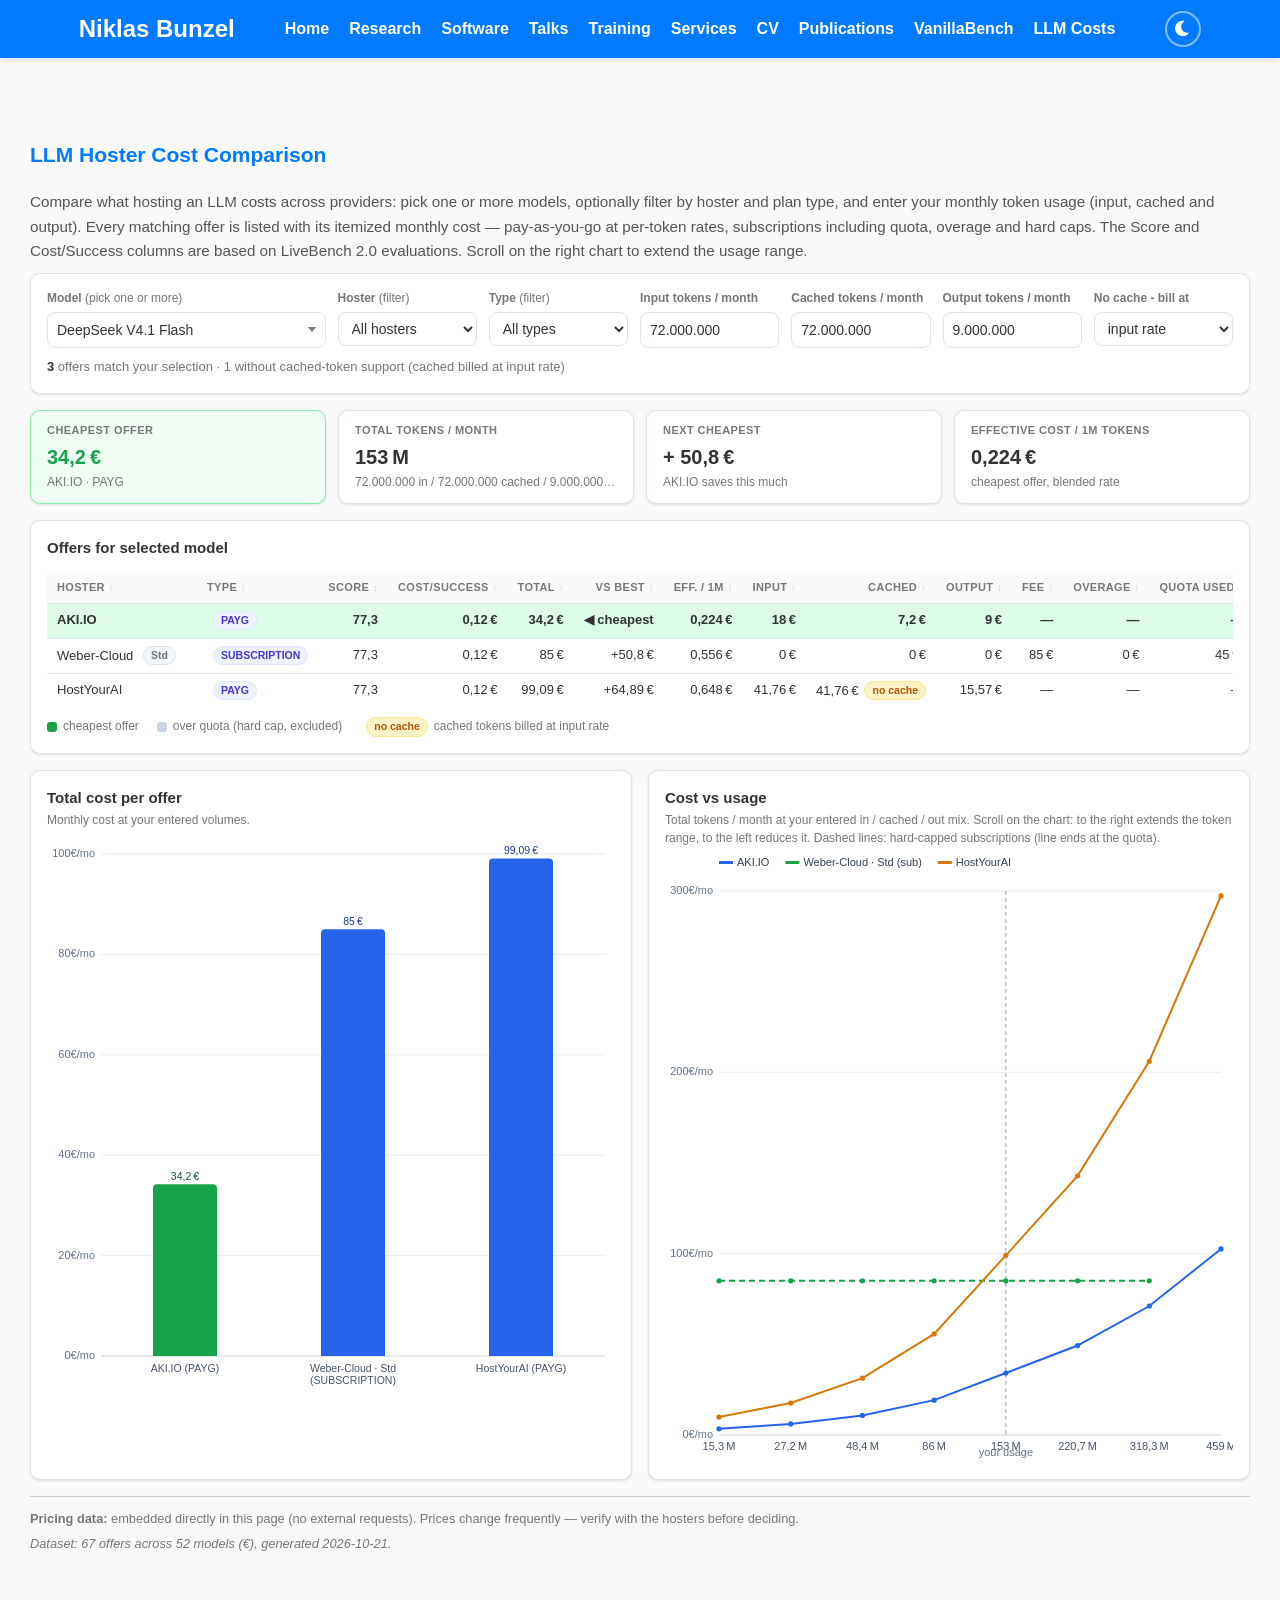
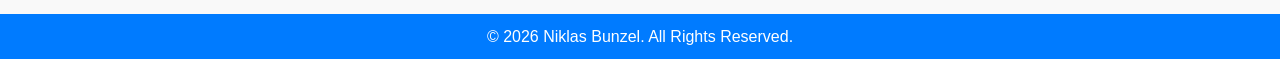
==== hosting_calculator.html @ 467bfcbb "new feature hoisting calculator, bug fix section links, update new talk" ====
<!DOCTYPE html>
<html lang="en">
<head>
    <meta charset="UTF-8">
    <meta name="viewport" content="width=device-width, initial-scale=1.0">
    <title>LLM Hoster Cost Comparison &mdash; Niklas Bunzel</title>
    <link rel="stylesheet" href="styles.css">
    <link href="https://cdnjs.cloudflare.com/ajax/libs/font-awesome/6.0.0-beta3/css/all.min.css" rel="stylesheet">
</head>
<body>

    <header>
        <div class="menu-bar">
            <h1 class="logo"><a href="index.html" style="color:inherit;text-decoration:none;">Niklas Bunzel</a></h1>
            <div class="menu-toggle" onclick="toggleMenu()">
                <span></span><span></span><span></span>
            </div>
            <nav id="main-nav">
                <ul>
                    <li><a href="index.html#home" onclick="closeMenu()">Home</a></li>
                    <li><a href="index.html#research" onclick="closeMenu()">Research</a></li>
                    <li><a href="index.html#software" onclick="closeMenu()">Software</a></li>
                    <li><a href="index.html#talks" onclick="closeMenu()">Talks</a></li>
     				<li><a href="index.html#training" onclick="closeMenu()">Training</a></li>
                    <li><a href="index.html#services" onclick="closeMenu()">Services</a></li>
                    <li><a href="index.html#cv" onclick="closeMenu()">CV</a></li>
                   <!-- <li><a href="index.html#demos" onclick="closeMenu()">Demos</a></li> -->
                    <li><a href="index.html#publications" onclick="closeMenu()">Publications</a></li>
                    <li><a href="robust-vs-vanilla.html" onclick="closeMenu()">VanillaBench</a></li>
                    <li><a href="hosting_calculator.html" onclick="closeMenu()">LLM Costs</a></li>
                </ul>
            </nav>
            <button class="dark-mode-toggle" onclick="toggleDarkMode()" aria-label="Toggle dark mode">
                <i class="fas fa-moon"></i>
            </button>
        </div>
    </header>

<main>
    <div class="hc-wrap">
        <section id="hosting" class="section">
            <h2>LLM Hoster Cost Comparison</h2>
            <p class="hc-intro">
                Compare what hosting an LLM costs across providers: pick one or more models,
                optionally filter by hoster and plan type, and enter your monthly token usage
                (input, cached and output). Every matching offer is listed with its itemized
                monthly cost &mdash; pay-as-you-go at per-token rates, subscriptions including
                quota, overage and hard caps. The Score and Cost/Success columns are based on
                LiveBench 2.0 evaluations. Scroll on the right chart to extend the usage range.
            </p>


  <!-- ============ CALCULATOR VIEW ============ -->
  <section id="view-calculator" class="view">

    <div class="panel inputs-panel">
      <div class="inputs-grid">
        <div class="field field-model">
          <label id="lbl-model">Model <span class="label-hint">(pick one or more)</span></label>
          <div class="msel" id="msel-model"></div>
        </div>
        <div class="field">
          <label for="sel-hoster">Hoster <span class="label-hint">(filter)</span></label>
          <select id="sel-hoster"></select>
        </div>
        <div class="field">
          <label for="sel-type">Type <span class="label-hint">(filter)</span></label>
          <select id="sel-type"></select>
        </div>
        <div class="field">
          <label for="in-input">Input tokens / month</label>
          <input id="in-input" type="text" inputmode="decimal" autocomplete="off" spellcheck="false">
        </div>
        <div class="field">
          <label for="in-cached">Cached tokens / month</label>
          <input id="in-cached" type="text" inputmode="decimal" autocomplete="off" spellcheck="false">
        </div>
        <div class="field">
          <label for="in-output">Output tokens / month</label>
          <input id="in-output" type="text" inputmode="decimal" autocomplete="off" spellcheck="false">
        </div>
        <div class="field">
          <label for="sel-nocache">No cache - bill at</label>
          <select id="sel-nocache">
            <option value="input">input rate</option>
            <option value="output">output rate</option>
          </select>
        </div>
      </div>
      <div id="match-info" class="match-info"></div>
    </div>

    <div id="summary-cards" class="summary-cards"></div>

    <div class="panel table-panel">
      <div class="panel-head">
        <h2 id="offers-title">Offers for selected model</h2>
      </div>
      <div class="table-scroll">
        <table class="offers-table" id="offers-table">
          <thead>
            <tr>
              <th class="col-hoster sortable" data-sort="hoster" title="Sort by hoster">Hoster</th>
              <th class="col-model sortable" data-sort="model" title="Sort by model">Model</th>
              <th class="col-type sortable" data-sort="type" title="Sort by type">Type</th>
              <th class="num sortable" data-sort="livebenchScore" title="Overall score from LiveBench 2.0 (higher is better). Only available for models that were evaluated.">Score</th>
              <th class="num sortable" data-sort="livebenchCostSuccess" title="Cost per successful task, based on LiveBench&#39;s evaluation and their reference pricing (USD, converted to EUR). The actual cost per successful task may differ for the providers listed here, and the price may change due to currency conversion.">Cost/Success</th>
              <th class="num sortable" data-sort="total" title="Sort by total cost">Total</th>
              <th class="num sortable" data-sort="vsBest" title="Sort by difference to cheapest offer">vs best</th>
              <th class="num sortable" data-sort="effPer1M" title="Sort by effective cost per 1M total tokens">Eff. / 1M</th>
              <th class="num sortable" data-sort="input" title="Sort by input cost">Input</th>
              <th class="num sortable" data-sort="cached" title="Sort by cached cost">Cached</th>
              <th class="num sortable" data-sort="output" title="Sort by output cost">Output</th>
              <th class="num sortable" data-sort="fee" title="Sort by monthly fee">Fee</th>
              <th class="num sortable" data-sort="overage" title="Sort by overage cost">Overage</th>
              <th class="num sortable" data-sort="quotaUsed" title="Sort by quota usage">Quota used</th>
              
            </tr>
          </thead>
          <tbody id="offers-tbody"></tbody>
        </table>
      </div>
      <div class="legend-row">
        <span class="legend-item"><span class="dot dot-best"></span> cheapest offer</span>
        <span class="legend-item"><span class="dot dot-muted"></span> over quota (hard cap, excluded)</span>
        <span class="legend-item" id="legend-nocache"><span class="badge badge-warn">no cache</span> cached tokens billed at input rate</span>
      </div>
    </div>

    <div class="charts-grid">
      <div class="panel chart-box">
        <h2>Total cost per offer</h2>
        <p class="chart-sub">Monthly cost at your entered volumes.</p>
        <canvas id="chart-bar" height="300"></canvas>
        <div class="chart-tip" hidden></div>
      </div>
      <div class="panel chart-box">
        <h2>Cost vs usage</h2>
        <p class="chart-sub">Total tokens / month at your entered in&nbsp;/ cached / out mix. Scroll on the chart: to the right extends the token range, to the left reduces it. Dashed lines: hard-capped subscriptions (line ends at the quota).</p>
        <canvas id="chart-line" height="320"></canvas>
        <div class="chart-tip" hidden></div>
      </div>
    </div>
  </section>

            <div class="hc-footnote">
                <strong>Pricing data:</strong> embedded directly in this page (no external
                requests). Prices change frequently &mdash; verify with the hosters before
                deciding.
                <span class="hc-gen" id="hc-meta"></span>
            </div>
        </section>
    </div>
</main>

<footer>
    <p>&copy; 2026 Niklas Bunzel. All Rights Reserved.</p>
</footer>

<div id="toast-root"></div>

<script>
/* ============================ theme + menu ============================ */
function toggleDarkMode() {
    const html = document.documentElement;
    const icon = document.querySelector('.dark-mode-toggle i');
    if (html.getAttribute('data-theme') === 'dark') {
        html.removeAttribute('data-theme');
        icon.className = 'fas fa-moon';
        localStorage.setItem('theme', 'light');
    } else {
        html.setAttribute('data-theme', 'dark');
        icon.className = 'fas fa-sun';
        localStorage.setItem('theme', 'dark');
    }
    /* re-render the calculator so the canvas charts pick up the new theme colors */
    if (window.HC && HC.ready) HC.ui.refresh();
}
(function initTheme() {
    const saved = localStorage.getItem('theme');
    if (saved === 'dark' || (!saved && window.matchMedia('(prefers-color-scheme: dark)').matches)) {
        document.documentElement.setAttribute('data-theme', 'dark');
        document.addEventListener('DOMContentLoaded', function () {
            document.querySelector('.dark-mode-toggle i').className = 'fas fa-sun';
        });
    }
})();
function toggleMenu() {
    document.getElementById('main-nav').classList.toggle('active');
    document.querySelector('.menu-toggle').classList.toggle('active');
}
function closeMenu() {
    document.getElementById('main-nav').classList.remove('active');
    document.querySelector('.menu-toggle').classList.remove('active');
}
document.addEventListener('click', function (e) {
    const nav = document.getElementById('main-nav');
    const t = document.querySelector('.menu-toggle');
    if (!nav.contains(e.target) && !t.contains(e.target)) closeMenu();
});
window.addEventListener('resize', function () { if (window.innerWidth > 900) closeMenu(); });
</script>

<script>
/* Global helpers: formatting, parsing, DOM utilities, toast. */
(function () {
  'use strict';

  var HC = (window.HC = window.HC || {});

  var format = { currency: '\u20ac', locale: 'de-DE' };

  var escMap = { '&': '&amp;', '<': '&lt;', '>': '&gt;', '"': '&quot;', "'": '&#39;' };

  function esc(value) {
    return String(value == null ? '' : value).replace(/[&<>"']/g, function (c) { return escMap[c]; });
  }

  function has(value) {
    return value !== null && value !== undefined && value !== '';
  }

  function num(value, fallback) {
    if (typeof value === 'number') return Number.isFinite(value) ? value : fallback;
    var parsed = parseFloat(value);
    return Number.isFinite(parsed) ? parsed : fallback;
  }

  function numberFormatter(digits) {
    try {
      return new Intl.NumberFormat(format.locale, {
        minimumFractionDigits: 0,
        maximumFractionDigits: digits == null ? 2 : digits
      });
    } catch (e) {
      return new Intl.NumberFormat('de-DE', { minimumFractionDigits: 0, maximumFractionDigits: digits == null ? 2 : digits });
    }
  }

  function fmtMoney(value, digits) {
    if (!has(value) || typeof value !== 'number' || !Number.isFinite(value)) return '\u2014';
    var nf = numberFormatter(digits == null ? 2 : digits);
    return nf.format(value) + '\u2009' + format.currency;
  }

  function fmtNum(value, digits) {
    if (!has(value) || typeof value !== 'number' || !Number.isFinite(value)) return '\u2014';
    return numberFormatter(digits == null ? 2 : digits).format(value);
  }

  function fmtTokens(value) {
    if (!has(value) || !Number.isFinite(value)) return '\u2014';
    var abs = Math.abs(value);
    var nf = numberFormatter(1);
    if (abs >= 1e9) return nf.format(value / 1e9) + '\u2009B';
    if (abs >= 1e6) return nf.format(value / 1e6) + '\u2009M';
    if (abs >= 1e3) return nf.format(value / 1e3) + '\u2009k';
    return String(Math.round(value));
  }

  function fmtPct(ratio) {
    if (!has(ratio) || !Number.isFinite(ratio)) return '\u2014';
    return Math.round(ratio * 100) + '\u2009%';
  }

  /* Accepts "72", "72M", "1,2B", "72.000.000", "72,000,000" ... */
  function parseTokens(text) {
    if (typeof text === 'number') return Number.isFinite(text) ? text : null;
    if (!has(text)) return null;
    var s = String(text).trim().toLowerCase().replace(/\s+/g, '');
    var m = s.match(/^([0-9.,]+)([kmb])?$/);
    if (!m) return null;
    var body = m[1];
    var mult = 1;
    if (m[2] === 'k') mult = 1e3;
    else if (m[2] === 'm') mult = 1e6;
    else if (m[2] === 'b') mult = 1e9;
    var sepCount = (body.match(/[.,]/g) || []).length;
    if (sepCount > 1) body = body.replace(/[.,]/g, '');
    else if (body.indexOf(',') >= 0) body = body.replace(',', '.');
    var value = parseFloat(body);
    if (!Number.isFinite(value)) return null;
    return Math.round(value * mult);
  }

  /* Parse a spreadsheet-style numeric cell: strips currency, handles
     thousands separators, decimal comma and percent suffixes. */
  function parseNumberToken(text) {
    if (text == null) return null;
    if (typeof text === 'number') return Number.isFinite(text) ? text : null;
    var s = String(text).trim();
    if (!s || s === '-' || s === '\u2014' || s === '\u2013' || /^(n\/?a)$/i.test(s)) return null;
    s = s.replace(/[\u20ac$\u00a3\u00a0\s]/g, '');
    var negative = false;
    if (s.charAt(0) === '(' && s.charAt(s.length - 1) === ')') { negative = true; s = s.slice(1, -1); }
    var percent = false;
    if (s.charAt(s.length - 1) === '%') { percent = true; s = s.slice(0, -1); }
    if (!/^[0-9.,]+$/.test(s)) {
      var raw = parseFloat(s.replace(',', '.'));
      return Number.isFinite(raw) ? (negative ? -raw : raw) : null;
    }
    var dots = (s.match(/\./g) || []).length;
    var commas = (s.match(/,/g) || []).length;
    if (dots > 0 && commas > 0) {
      s = s.lastIndexOf(',') > s.lastIndexOf('.') ? s.replace(/\./g, '').replace(',', '.') : s.replace(/,/g, '');
    } else if (commas > 1 || dots > 1) {
      s = s.replace(/[.,]/g, '');
    } else if (commas === 1) {
      s = s.replace(',', '.');
    }
    var value = parseFloat(s);
    if (!Number.isFinite(value)) return null;
    if (percent) value = value / 100;
    return negative ? -value : value;
  }

  function el(tag, attrs, html) {
    var node = document.createElement(tag);
    if (attrs) {
      Object.keys(attrs).forEach(function (key) {
        if (key === 'class') node.className = attrs[key];
        else if (key.indexOf('on') === 0 && typeof attrs[key] === 'function') node.addEventListener(key.slice(2), attrs[key]);
        else node.setAttribute(key, attrs[key]);
      });
    }
    if (html != null) node.innerHTML = html;
    return node;
  }

  function toast(message, kind) {
    var root = document.getElementById('toast-root');
    if (!root) return;
    var node = el('div', { class: 'toast ' + (kind === 'err' ? 'toast-err' : 'toast-ok') }, esc(message));
    root.appendChild(node);
    setTimeout(function () {
      node.style.transition = 'opacity .25s';
      node.style.opacity = '0';
      setTimeout(function () { node.remove(); }, 260);
    }, 3200);
  }

  HC.util = {
    esc: esc,
    has: has,
    num: num,
    fmtMoney: fmtMoney,
    fmtNum: fmtNum,
    fmtTokens: fmtTokens,
    fmtPct: fmtPct,
    parseTokens: parseTokens,
    parseNumberToken: parseNumberToken,
    el: el,
    toast: toast,
    setFormat: function (patch) {
      if (patch) Object.keys(patch).forEach(function (key) { format[key] = patch[key]; });
    },
    getFormat: function () { return Object.assign({}, format); }
  };
})();

</script>
<script>
/* Generated - do not edit by hand. */
window.HC_BASELINE_DATA = {
 "meta": {
  "generated": "2026-10-21T11:10:31+00:00",
  "currency": "€",
  "offerCount": 67,
  "modelCount": 52
 },
 "models": [
  "Qwen 3.8 27B",
  "Qwen 3.6 35B A3B",
  "DeepSeek V4.1 Flash",
  "Apertus 70B",
  "Gemma 4 26B A4B",
  "GLM 5.3 754B",
  "GPT-OSS 120B",
  "Mistral 4 119B",
  "DeepSeek V4 Flash",
  "DeepSeek V4 Pro",
  "DeepSeek V4 Pro 0813",
  "DeepSeek V3.2",
  "DeepSeek R1 0528",
  "Mistral Small 3.2 24B instruct",
  "Mistral Medium 3.5 128B",
  "Mistral Large 3",
  "Mistral Large 4",
  "Mistral Small 4 119B",
  "Ministral 3 8B",
  "Pixtral 12B 2409",
  "Ministral 3 3B",
  "Ministral 3 14B",
  "Voxtral Small 24b",
  "Codestral 2508",
  "Qwen 3 235B A22B instruct",
  "Qwen 3.5 397B A17B",
  "Qwen 3.5 9B",
  "Qwen 3.5 122B A10B",
  "Qwen 3 Coder 30B A3B",
  "Qwen 3.8 Flash Next",
  "Qwen 3.8 2.4T",
  "Qwen 3 30B A3B instruct",
  "GLM 5.3 Flash",
  "GLM 5.3 753B",
  "GLM 5.2",
  "GLM 5",
  "GLM 5.1",
  "GLM 5V Turbo",
  "GLM 5 Turbo",
  "Kimi K3",
  "Kimi K2.7 Code",
  "Kimi K2.6",
  "Kimi K2.5",
  "Gemma-4-26b-a4b-it",
  "Gemma 3 27b it",
  "MiniMax M3",
  "MiniMax M2.5",
  "Llama 3.3 70B instruct",
  "Llama 3.1 8B Instruct",
  "NVIDIA Nemotron 3.5 Lightning 30B A3B BF16",
  "Hermes 4 405B",
  "MiniCPM-V 4.5"
 ],
 "offers": [
  {
   "id": "base-2",
   "hoster": "AKI.IO",
   "model": "Qwen 3.8 27B",
   "plan": null,
   "type": "PAYG",
   "monthlyFee": null,
   "includedTokens": null,
   "inWeight": null,
   "cachedWeight": null,
   "outWeight": null,
   "overagePer1M": null,
   "inPer1M": 0.3,
   "cachedPer1M": 0.1,
   "outPer1M": 2.2,
   "livebenchScore": 58.1,
   "livebenchCostSuccess": 2.01
  },
  {
   "id": "base-3",
   "hoster": "AKI.IO",
   "model": "Qwen 3.6 35B A3B",
   "plan": null,
   "type": "PAYG",
   "monthlyFee": null,
   "includedTokens": null,
   "inWeight": null,
   "cachedWeight": null,
   "outWeight": null,
   "overagePer1M": null,
   "inPer1M": 0.15,
   "cachedPer1M": null,
   "outPer1M": 0.5,
   "livebenchScore": null,
   "livebenchCostSuccess": null
  },
  {
   "id": "base-4",
   "hoster": "AKI.IO",
   "model": "DeepSeek V4.1 Flash",
   "plan": null,
   "type": "PAYG",
   "monthlyFee": null,
   "includedTokens": null,
   "inWeight": null,
   "cachedWeight": null,
   "outWeight": null,
   "overagePer1M": null,
   "inPer1M": 0.25,
   "cachedPer1M": 0.1,
   "outPer1M": 1.0,
   "livebenchScore": 77.3,
   "livebenchCostSuccess": 0.12
  },
  {
   "id": "base-5",
   "hoster": "AKI.IO",
   "model": "Apertus 70B",
   "plan": null,
   "type": "PAYG",
   "monthlyFee": null,
   "includedTokens": null,
   "inWeight": null,
   "cachedWeight": null,
   "outWeight": null,
   "overagePer1M": null,
   "inPer1M": 1.25,
   "cachedPer1M": null,
   "outPer1M": 2.0,
   "livebenchScore": null,
   "livebenchCostSuccess": null
  },
  {
   "id": "base-6",
   "hoster": "AKI.IO",
   "model": "Gemma 4 26B A4B",
   "plan": null,
   "type": "PAYG",
   "monthlyFee": null,
   "includedTokens": null,
   "inWeight": null,
   "cachedWeight": null,
   "outWeight": null,
   "overagePer1M": null,
   "inPer1M": 0.1,
   "cachedPer1M": null,
   "outPer1M": 0.5,
   "livebenchScore": null,
   "livebenchCostSuccess": null
  },
  {
   "id": "base-7",
   "hoster": "AKI.IO",
   "model": "GLM 5.3 754B",
   "plan": null,
   "type": "PAYG",
   "monthlyFee": null,
   "includedTokens": null,
   "inWeight": null,
   "cachedWeight": null,
   "outWeight": null,
   "overagePer1M": null,
   "inPer1M": 1.0,
   "cachedPer1M": 0.25,
   "outPer1M": 3.5,
   "livebenchScore": null,
   "livebenchCostSuccess": null
  },
  {
   "id": "base-8",
   "hoster": "AKI.IO",
   "model": "GPT-OSS 120B",
   "plan": null,
   "type": "PAYG",
   "monthlyFee": null,
   "includedTokens": null,
   "inWeight": null,
   "cachedWeight": null,
   "outWeight": null,
   "overagePer1M": null,
   "inPer1M": 0.15,
   "cachedPer1M": null,
   "outPer1M": 0.55,
   "livebenchScore": null,
   "livebenchCostSuccess": null
  },
  {
   "id": "base-9",
   "hoster": "AKI.IO",
   "model": "Mistral 4 119B",
   "plan": null,
   "type": "PAYG",
   "monthlyFee": null,
   "includedTokens": null,
   "inWeight": null,
   "cachedWeight": null,
   "outWeight": null,
   "overagePer1M": null,
   "inPer1M": 0.2,
   "cachedPer1M": null,
   "outPer1M": 0.6,
   "livebenchScore": null,
   "livebenchCostSuccess": null
  },
  {
   "id": "base-10",
   "hoster": "Weber-Cloud",
   "model": "Qwen 3.8 27B",
   "plan": "Starter",
   "type": "SUBSCRIPTION",
   "monthlyFee": 9.0,
   "includedTokens": 5000000.0,
   "inWeight": 0.5,
   "cachedWeight": 0.15,
   "outWeight": 1.0,
   "overagePer1M": 0.0,
   "inPer1M": null,
   "cachedPer1M": null,
   "outPer1M": null,
   "livebenchScore": 58.1,
   "livebenchCostSuccess": 2.01
  },
  {
   "id": "base-11",
   "hoster": "Weber-Cloud",
   "model": "Qwen 3.8 27B",
   "plan": "SME",
   "type": "SUBSCRIPTION",
   "monthlyFee": 35.0,
   "includedTokens": 50000000.0,
   "inWeight": 0.5,
   "cachedWeight": 0.15,
   "outWeight": 1.0,
   "overagePer1M": 0.0,
   "inPer1M": null,
   "cachedPer1M": null,
   "outPer1M": null,
   "livebenchScore": 58.1,
   "livebenchCostSuccess": 2.01
  },
  {
   "id": "base-12",
   "hoster": "Weber-Cloud",
   "model": "Qwen 3.8 27B",
   "plan": "Std",
   "type": "SUBSCRIPTION",
   "monthlyFee": 85.0,
   "includedTokens": 125000000.0,
   "inWeight": 0.5,
   "cachedWeight": 0.15,
   "outWeight": 1.0,
   "overagePer1M": 0.0,
   "inPer1M": null,
   "cachedPer1M": null,
   "outPer1M": null,
   "livebenchScore": 58.1,
   "livebenchCostSuccess": 2.01
  },
  {
   "id": "base-13",
   "hoster": "Weber-Cloud",
   "model": "Qwen 3.8 27B",
   "plan": "Pro",
   "type": "SUBSCRIPTION",
   "monthlyFee": 149.0,
   "includedTokens": 300000000.0,
   "inWeight": 0.5,
   "cachedWeight": 0.15,
   "outWeight": 1.0,
   "overagePer1M": 0.0,
   "inPer1M": null,
   "cachedPer1M": null,
   "outPer1M": null,
   "livebenchScore": 58.1,
   "livebenchCostSuccess": 2.01
  },
  {
   "id": "base-14",
   "hoster": "Weber-Cloud",
   "model": "Qwen 3.8 27B",
   "plan": "Enterprise",
   "type": "SUBSCRIPTION",
   "monthlyFee": 269.0,
   "includedTokens": 600000000.0,
   "inWeight": 0.5,
   "cachedWeight": 0.15,
   "outWeight": 1.0,
   "overagePer1M": 0.0,
   "inPer1M": null,
   "cachedPer1M": null,
   "outPer1M": null,
   "livebenchScore": 58.1,
   "livebenchCostSuccess": 2.01
  },
  {
   "id": "base-15",
   "hoster": "Weber-Cloud",
   "model": "DeepSeek V4.1 Flash",
   "plan": "Starter",
   "type": "SUBSCRIPTION",
   "monthlyFee": 9.0,
   "includedTokens": 5000000.0,
   "inWeight": 0.5,
   "cachedWeight": 0.15,
   "outWeight": 1.0,
   "overagePer1M": 0.0,
   "inPer1M": null,
   "cachedPer1M": null,
   "outPer1M": null,
   "livebenchScore": 77.3,
   "livebenchCostSuccess": 0.12
  },
  {
   "id": "base-16",
   "hoster": "Weber-Cloud",
   "model": "DeepSeek V4.1 Flash",
   "plan": "SME",
   "type": "SUBSCRIPTION",
   "monthlyFee": 35.0,
   "includedTokens": 50000000.0,
   "inWeight": 0.5,
   "cachedWeight": 0.15,
   "outWeight": 1.0,
   "overagePer1M": 0.0,
   "inPer1M": null,
   "cachedPer1M": null,
   "outPer1M": null,
   "livebenchScore": 77.3,
   "livebenchCostSuccess": 0.12
  },
  {
   "id": "base-17",
   "hoster": "Weber-Cloud",
   "model": "DeepSeek V4.1 Flash",
   "plan": "Std",
   "type": "SUBSCRIPTION",
   "monthlyFee": 85.0,
   "includedTokens": 125000000.0,
   "inWeight": 0.5,
   "cachedWeight": 0.15,
   "outWeight": 1.0,
   "overagePer1M": 0.0,
   "inPer1M": null,
   "cachedPer1M": null,
   "outPer1M": null,
   "livebenchScore": 77.3,
   "livebenchCostSuccess": 0.12
  },
  {
   "id": "base-18",
   "hoster": "Weber-Cloud",
   "model": "DeepSeek V4.1 Flash",
   "plan": "Pro",
   "type": "SUBSCRIPTION",
   "monthlyFee": 149.0,
   "includedTokens": 300000000.0,
   "inWeight": 0.5,
   "cachedWeight": 0.15,
   "outWeight": 1.0,
   "overagePer1M": 0.0,
   "inPer1M": null,
   "cachedPer1M": null,
   "outPer1M": null,
   "livebenchScore": 77.3,
   "livebenchCostSuccess": 0.12
  },
  {
   "id": "base-19",
   "hoster": "Weber-Cloud",
   "model": "DeepSeek V4.1 Flash",
   "plan": "Enterprise",
   "type": "SUBSCRIPTION",
   "monthlyFee": 269.0,
   "includedTokens": 600000000.0,
   "inWeight": 0.5,
   "cachedWeight": 0.15,
   "outWeight": 1.0,
   "overagePer1M": 0.0,
   "inPer1M": null,
   "cachedPer1M": null,
   "outPer1M": null,
   "livebenchScore": 77.3,
   "livebenchCostSuccess": 0.12
  },
  {
   "id": "base-20",
   "hoster": "HostYourAI",
   "model": "DeepSeek V4 Flash",
   "plan": null,
   "type": "PAYG",
   "monthlyFee": null,
   "includedTokens": null,
   "inWeight": null,
   "cachedWeight": null,
   "outWeight": null,
   "overagePer1M": null,
   "inPer1M": 0.29,
   "cachedPer1M": null,
   "outPer1M": 0.35,
   "livebenchScore": null,
   "livebenchCostSuccess": null
  },
  {
   "id": "base-21",
   "hoster": "HostYourAI",
   "model": "DeepSeek V4.1 Flash",
   "plan": null,
   "type": "PAYG",
   "monthlyFee": null,
   "includedTokens": null,
   "inWeight": null,
   "cachedWeight": null,
   "outWeight": null,
   "overagePer1M": null,
   "inPer1M": 0.58,
   "cachedPer1M": null,
   "outPer1M": 1.73,
   "livebenchScore": 77.3,
   "livebenchCostSuccess": 0.12
  },
  {
   "id": "base-22",
   "hoster": "HostYourAI",
   "model": "DeepSeek V4 Pro",
   "plan": null,
   "type": "PAYG",
   "monthlyFee": null,
   "includedTokens": null,
   "inWeight": null,
   "cachedWeight": null,
   "outWeight": null,
   "overagePer1M": null,
   "inPer1M": 2.01,
   "cachedPer1M": null,
   "outPer1M": 4.03,
   "livebenchScore": null,
   "livebenchCostSuccess": null
  },
  {
   "id": "base-23",
   "hoster": "HostYourAI",
   "model": "DeepSeek V4 Pro 0813",
   "plan": null,
   "type": "PAYG",
   "monthlyFee": null,
   "includedTokens": null,
   "inWeight": null,
   "cachedWeight": null,
   "outWeight": null,
   "overagePer1M": null,
   "inPer1M": 2.3,
   "cachedPer1M": null,
   "outPer1M": 4.6,
   "livebenchScore": null,
   "livebenchCostSuccess": null
  },
  {
   "id": "base-24",
   "hoster": "HostYourAI",
   "model": "DeepSeek V3.2",
   "plan": null,
   "type": "PAYG",
   "monthlyFee": null,
   "includedTokens": null,
   "inWeight": null,
   "cachedWeight": null,
   "outWeight": null,
   "overagePer1M": null,
   "inPer1M": 0.35,
   "cachedPer1M": null,
   "outPer1M": 0.58,
   "livebenchScore": null,
   "livebenchCostSuccess": null
  },
  {
   "id": "base-25",
   "hoster": "HostYourAI",
   "model": "DeepSeek R1 0528",
   "plan": null,
   "type": "PAYG",
   "monthlyFee": null,
   "includedTokens": null,
   "inWeight": null,
   "cachedWeight": null,
   "outWeight": null,
   "overagePer1M": null,
   "inPer1M": 0.76,
   "cachedPer1M": null,
   "outPer1M": 2.99,
   "livebenchScore": null,
   "livebenchCostSuccess": null
  },
  {
   "id": "base-26",
   "hoster": "HostYourAI",
   "model": "Mistral Small 3.2 24B instruct",
   "plan": null,
   "type": "PAYG",
   "monthlyFee": null,
   "includedTokens": null,
   "inWeight": null,
   "cachedWeight": null,
   "outWeight": null,
   "overagePer1M": null,
   "inPer1M": 0.17,
   "cachedPer1M": null,
   "outPer1M": 0.4,
   "livebenchScore": null,
   "livebenchCostSuccess": null
  },
  {
   "id": "base-27",
   "hoster": "HostYourAI",
   "model": "Mistral Medium 3.5 128B",
   "plan": null,
   "type": "PAYG",
   "monthlyFee": null,
   "includedTokens": null,
   "inWeight": null,
   "cachedWeight": null,
   "outWeight": null,
   "overagePer1M": null,
   "inPer1M": 1.73,
   "cachedPer1M": null,
   "outPer1M": 8.63,
   "livebenchScore": null,
   "livebenchCostSuccess": null
  },
  {
   "id": "base-28",
   "hoster": "HostYourAI",
   "model": "Mistral Large 3",
   "plan": null,
   "type": "PAYG",
   "monthlyFee": null,
   "includedTokens": null,
   "inWeight": null,
   "cachedWeight": null,
   "outWeight": null,
   "overagePer1M": null,
   "inPer1M": 0.58,
   "cachedPer1M": null,
   "outPer1M": 1.73,
   "livebenchScore": null,
   "livebenchCostSuccess": null
  },
  {
   "id": "base-29",
   "hoster": "HostYourAI",
   "model": "Mistral Large 4",
   "plan": null,
   "type": "PAYG",
   "monthlyFee": null,
   "includedTokens": null,
   "inWeight": null,
   "cachedWeight": null,
   "outWeight": null,
   "overagePer1M": null,
   "inPer1M": 1.56,
   "cachedPer1M": null,
   "outPer1M": 4.81,
   "livebenchScore": null,
   "livebenchCostSuccess": null
  },
  {
   "id": "base-30",
   "hoster": "HostYourAI",
   "model": "Mistral Small 4 119B",
   "plan": null,
   "type": "PAYG",
   "monthlyFee": null,
   "includedTokens": null,
   "inWeight": null,
   "cachedWeight": null,
   "outWeight": null,
   "overagePer1M": null,
   "inPer1M": 0.23,
   "cachedPer1M": null,
   "outPer1M": 0.69,
   "livebenchScore": null,
   "livebenchCostSuccess": null
  },
  {
   "id": "base-31",
   "hoster": "HostYourAI",
   "model": "Ministral 3 8B",
   "plan": null,
   "type": "PAYG",
   "monthlyFee": null,
   "includedTokens": null,
   "inWeight": null,
   "cachedWeight": null,
   "outWeight": null,
   "overagePer1M": null,
   "inPer1M": 0.17,
   "cachedPer1M": null,
   "outPer1M": 0.17,
   "livebenchScore": null,
   "livebenchCostSuccess": null
  },
  {
   "id": "base-32",
   "hoster": "HostYourAI",
   "model": "Pixtral 12B 2409",
   "plan": null,
   "type": "PAYG",
   "monthlyFee": null,
   "includedTokens": null,
   "inWeight": null,
   "cachedWeight": null,
   "outWeight": null,
   "overagePer1M": null,
   "inPer1M": 0.23,
   "cachedPer1M": null,
   "outPer1M": 0.23,
   "livebenchScore": null,
   "livebenchCostSuccess": null
  },
  {
   "id": "base-33",
   "hoster": "HostYourAI",
   "model": "Ministral 3 3B",
   "plan": null,
   "type": "PAYG",
   "monthlyFee": null,
   "includedTokens": null,
   "inWeight": null,
   "cachedWeight": null,
   "outWeight": null,
   "overagePer1M": null,
   "inPer1M": 0.12,
   "cachedPer1M": null,
   "outPer1M": 0.12,
   "livebenchScore": null,
   "livebenchCostSuccess": null
  },
  {
   "id": "base-34",
   "hoster": "HostYourAI",
   "model": "Ministral 3 14B",
   "plan": null,
   "type": "PAYG",
   "monthlyFee": null,
   "includedTokens": null,
   "inWeight": null,
   "cachedWeight": null,
   "outWeight": null,
   "overagePer1M": null,
   "inPer1M": 0.23,
   "cachedPer1M": null,
   "outPer1M": 0.23,
   "livebenchScore": null,
   "livebenchCostSuccess": null
  },
  {
   "id": "base-35",
   "hoster": "HostYourAI",
   "model": "Voxtral Small 24b",
   "plan": null,
   "type": "PAYG",
   "monthlyFee": null,
   "includedTokens": null,
   "inWeight": null,
   "cachedWeight": null,
   "outWeight": null,
   "overagePer1M": null,
   "inPer1M": 0.1,
   "cachedPer1M": null,
   "outPer1M": 0.43,
   "livebenchScore": null,
   "livebenchCostSuccess": null
  },
  {
   "id": "base-36",
   "hoster": "HostYourAI",
   "model": "Codestral 2508",
   "plan": null,
   "type": "PAYG",
   "monthlyFee": null,
   "includedTokens": null,
   "inWeight": null,
   "cachedWeight": null,
   "outWeight": null,
   "overagePer1M": null,
   "inPer1M": 0.35,
   "cachedPer1M": null,
   "outPer1M": 1.04,
   "livebenchScore": null,
   "livebenchCostSuccess": null
  },
  {
   "id": "base-37",
   "hoster": "HostYourAI",
   "model": "Qwen 3 235B A22B instruct",
   "plan": null,
   "type": "PAYG",
   "monthlyFee": null,
   "includedTokens": null,
   "inWeight": null,
   "cachedWeight": null,
   "outWeight": null,
   "overagePer1M": null,
   "inPer1M": 0.86,
   "cachedPer1M": null,
   "outPer1M": 2.59,
   "livebenchScore": null,
   "livebenchCostSuccess": null
  },
  {
   "id": "base-38",
   "hoster": "HostYourAI",
   "model": "Qwen 3.5 397B A17B",
   "plan": null,
   "type": "PAYG",
   "monthlyFee": null,
   "includedTokens": null,
   "inWeight": null,
   "cachedWeight": null,
   "outWeight": null,
   "overagePer1M": null,
   "inPer1M": 0.69,
   "cachedPer1M": null,
   "outPer1M": 4.14,
   "livebenchScore": null,
   "livebenchCostSuccess": null
  },
  {
   "id": "base-39",
   "hoster": "HostYourAI",
   "model": "Qwen 3.8 27B",
   "plan": null,
   "type": "PAYG",
   "monthlyFee": null,
   "includedTokens": null,
   "inWeight": null,
   "cachedWeight": null,
   "outWeight": null,
   "overagePer1M": null,
   "inPer1M": 0.35,
   "cachedPer1M": null,
   "outPer1M": 2.53,
   "livebenchScore": 58.1,
   "livebenchCostSuccess": 2.01
  },
  {
   "id": "base-40",
   "hoster": "HostYourAI",
   "model": "Qwen 3.5 9B",
   "plan": null,
   "type": "PAYG",
   "monthlyFee": null,
   "includedTokens": null,
   "inWeight": null,
   "cachedWeight": null,
   "outWeight": null,
   "overagePer1M": null,
   "inPer1M": 0.17,
   "cachedPer1M": null,
   "outPer1M": 0.23,
   "livebenchScore": null,
   "livebenchCostSuccess": null
  },
  {
   "id": "base-41",
   "hoster": "HostYourAI",
   "model": "Qwen 3.5 122B A10B",
   "plan": null,
   "type": "PAYG",
   "monthlyFee": null,
   "includedTokens": null,
   "inWeight": null,
   "cachedWeight": null,
   "outWeight": null,
   "overagePer1M": null,
   "inPer1M": 0.58,
   "cachedPer1M": null,
   "outPer1M": 4.03,
   "livebenchScore": null,
   "livebenchCostSuccess": null
  },
  {
   "id": "base-42",
   "hoster": "HostYourAI",
   "model": "Qwen 3 Coder 30B A3B",
   "plan": null,
   "type": "PAYG",
   "monthlyFee": null,
   "includedTokens": null,
   "inWeight": null,
   "cachedWeight": null,
   "outWeight": null,
   "overagePer1M": null,
   "inPer1M": 0.23,
   "cachedPer1M": null,
   "outPer1M": 0.92,
   "livebenchScore": null,
   "livebenchCostSuccess": null
  },
  {
   "id": "base-43",
   "hoster": "HostYourAI",
   "model": "Qwen 3.8 Flash Next",
   "plan": null,
   "type": "PAYG",
   "monthlyFee": null,
   "includedTokens": null,
   "inWeight": null,
   "cachedWeight": null,
   "outWeight": null,
   "overagePer1M": null,
   "inPer1M": 0.23,
   "cachedPer1M": null,
   "outPer1M": 0.58,
   "livebenchScore": null,
   "livebenchCostSuccess": null
  },
  {
   "id": "base-44",
   "hoster": "HostYourAI",
   "model": "Qwen 3.6 35B A3B",
   "plan": null,
   "type": "PAYG",
   "monthlyFee": null,
   "includedTokens": null,
   "inWeight": null,
   "cachedWeight": null,
   "outWeight": null,
   "overagePer1M": null,
   "inPer1M": 0.17,
   "cachedPer1M": null,
   "outPer1M": 0.58,
   "livebenchScore": null,
   "livebenchCostSuccess": null
  },
  {
   "id": "base-45",
   "hoster": "HostYourAI",
   "model": "Qwen 3.8 2.4T",
   "plan": null,
   "type": "PAYG",
   "monthlyFee": null,
   "includedTokens": null,
   "inWeight": null,
   "cachedWeight": null,
   "outWeight": null,
   "overagePer1M": null,
   "inPer1M": 2.88,
   "cachedPer1M": null,
   "outPer1M": 6.9,
   "livebenchScore": 64.2,
   "livebenchCostSuccess": 1.39
  },
  {
   "id": "base-46",
   "hoster": "HostYourAI",
   "model": "Qwen 3 30B A3B instruct",
   "plan": null,
   "type": "PAYG",
   "monthlyFee": null,
   "includedTokens": null,
   "inWeight": null,
   "cachedWeight": null,
   "outWeight": null,
   "overagePer1M": null,
   "inPer1M": 0.12,
   "cachedPer1M": null,
   "outPer1M": 0.35,
   "livebenchScore": null,
   "livebenchCostSuccess": null
  },
  {
   "id": "base-47",
   "hoster": "HostYourAI",
   "model": "GLM 5.3 Flash",
   "plan": null,
   "type": "PAYG",
   "monthlyFee": null,
   "includedTokens": null,
   "inWeight": null,
   "cachedWeight": null,
   "outWeight": null,
   "overagePer1M": null,
   "inPer1M": 0.23,
   "cachedPer1M": null,
   "outPer1M": 0.58,
   "livebenchScore": 70.6,
   "livebenchCostSuccess": 0.13
  },
  {
   "id": "base-48",
   "hoster": "HostYourAI",
   "model": "GLM 5.3 753B",
   "plan": null,
   "type": "PAYG",
   "monthlyFee": null,
   "includedTokens": null,
   "inWeight": null,
   "cachedWeight": null,
   "outWeight": null,
   "overagePer1M": null,
   "inPer1M": 1.15,
   "cachedPer1M": null,
   "outPer1M": 4.03,
   "livebenchScore": 60.7,
   "livebenchCostSuccess": 1.84
  },
  {
   "id": "base-49",
   "hoster": "HostYourAI",
   "model": "GLM 5.2",
   "plan": null,
   "type": "PAYG",
   "monthlyFee": null,
   "includedTokens": null,
   "inWeight": null,
   "cachedWeight": null,
   "outWeight": null,
   "overagePer1M": null,
   "inPer1M": 1.73,
   "cachedPer1M": null,
   "outPer1M": 5.18,
   "livebenchScore": null,
   "livebenchCostSuccess": null
  },
  {
   "id": "base-50",
   "hoster": "HostYourAI",
   "model": "GLM 5",
   "plan": null,
   "type": "PAYG",
   "monthlyFee": null,
   "includedTokens": null,
   "inWeight": null,
   "cachedWeight": null,
   "outWeight": null,
   "overagePer1M": null,
   "inPer1M": 1.15,
   "cachedPer1M": null,
   "outPer1M": 3.68,
   "livebenchScore": null,
   "livebenchCostSuccess": null
  },
  {
   "id": "base-51",
   "hoster": "HostYourAI",
   "model": "GLM 5.1",
   "plan": null,
   "type": "PAYG",
   "monthlyFee": null,
   "includedTokens": null,
   "inWeight": null,
   "cachedWeight": null,
   "outWeight": null,
   "overagePer1M": null,
   "inPer1M": 1.48,
   "cachedPer1M": null,
   "outPer1M": 4.66,
   "livebenchScore": null,
   "livebenchCostSuccess": null
  },
  {
   "id": "base-52",
   "hoster": "HostYourAI",
   "model": "GLM 5V Turbo",
   "plan": null,
   "type": "PAYG",
   "monthlyFee": null,
   "includedTokens": null,
   "inWeight": null,
   "cachedWeight": null,
   "outWeight": null,
   "overagePer1M": null,
   "inPer1M": 1.38,
   "cachedPer1M": null,
   "outPer1M": 4.6,
   "livebenchScore": null,
   "livebenchCostSuccess": null
  },
  {
   "id": "base-53",
   "hoster": "HostYourAI",
   "model": "GLM 5 Turbo",
   "plan": null,
   "type": "PAYG",
   "monthlyFee": null,
   "includedTokens": null,
   "inWeight": null,
   "cachedWeight": null,
   "outWeight": null,
   "overagePer1M": null,
   "inPer1M": 1.38,
   "cachedPer1M": null,
   "outPer1M": 4.6,
   "livebenchScore": null,
   "livebenchCostSuccess": null
  },
  {
   "id": "base-54",
   "hoster": "HostYourAI",
   "model": "Kimi K3",
   "plan": null,
   "type": "PAYG",
   "monthlyFee": null,
   "includedTokens": null,
   "inWeight": null,
   "cachedWeight": null,
   "outWeight": null,
   "overagePer1M": null,
   "inPer1M": 3.45,
   "cachedPer1M": null,
   "outPer1M": 17.25,
   "livebenchScore": 63.4,
   "livebenchCostSuccess": 1.64
  },
  {
   "id": "base-55",
   "hoster": "HostYourAI",
   "model": "Kimi K2.7 Code",
   "plan": null,
   "type": "PAYG",
   "monthlyFee": null,
   "includedTokens": null,
   "inWeight": null,
   "cachedWeight": null,
   "outWeight": null,
   "overagePer1M": null,
   "inPer1M": 1.44,
   "cachedPer1M": null,
   "outPer1M": 5.18,
   "livebenchScore": null,
   "livebenchCostSuccess": null
  },
  {
   "id": "base-56",
   "hoster": "HostYourAI",
   "model": "Kimi K2.6",
   "plan": null,
   "type": "PAYG",
   "monthlyFee": null,
   "includedTokens": null,
   "inWeight": null,
   "cachedWeight": null,
   "outWeight": null,
   "overagePer1M": null,
   "inPer1M": 1.15,
   "cachedPer1M": null,
   "outPer1M": 4.6,
   "livebenchScore": null,
   "livebenchCostSuccess": null
  },
  {
   "id": "base-57",
   "hoster": "HostYourAI",
   "model": "Kimi K2.5",
   "plan": null,
   "type": "PAYG",
   "monthlyFee": null,
   "includedTokens": null,
   "inWeight": null,
   "cachedWeight": null,
   "outWeight": null,
   "overagePer1M": null,
   "inPer1M": 0.58,
   "cachedPer1M": null,
   "outPer1M": 3.22,
   "livebenchScore": null,
   "livebenchCostSuccess": null
  },
  {
   "id": "base-58",
   "hoster": "HostYourAI",
   "model": "Gemma-4-26b-a4b-it",
   "plan": null,
   "type": "PAYG",
   "monthlyFee": null,
   "includedTokens": null,
   "inWeight": null,
   "cachedWeight": null,
   "outWeight": null,
   "overagePer1M": null,
   "inPer1M": 0.12,
   "cachedPer1M": null,
   "outPer1M": 0.58,
   "livebenchScore": null,
   "livebenchCostSuccess": null
  },
  {
   "id": "base-59",
   "hoster": "HostYourAI",
   "model": "Gemma 3 27b it",
   "plan": null,
   "type": "PAYG",
   "monthlyFee": null,
   "includedTokens": null,
   "inWeight": null,
   "cachedWeight": null,
   "outWeight": null,
   "overagePer1M": null,
   "inPer1M": 0.1,
   "cachedPer1M": null,
   "outPer1M": 0.32,
   "livebenchScore": null,
   "livebenchCostSuccess": null
  },
  {
   "id": "base-60",
   "hoster": "HostYourAI",
   "model": "GPT-OSS 120B",
   "plan": null,
   "type": "PAYG",
   "monthlyFee": null,
   "includedTokens": null,
   "inWeight": null,
   "cachedWeight": null,
   "outWeight": null,
   "overagePer1M": null,
   "inPer1M": 0.16,
   "cachedPer1M": null,
   "outPer1M": 0.63,
   "livebenchScore": null,
   "livebenchCostSuccess": null
  },
  {
   "id": "base-61",
   "hoster": "HostYourAI",
   "model": "MiniMax M3",
   "plan": null,
   "type": "PAYG",
   "monthlyFee": null,
   "includedTokens": null,
   "inWeight": null,
   "cachedWeight": null,
   "outWeight": null,
   "overagePer1M": null,
   "inPer1M": 0.46,
   "cachedPer1M": null,
   "outPer1M": 2.3,
   "livebenchScore": 52.6,
   "livebenchCostSuccess": 1.79
  },
  {
   "id": "base-62",
   "hoster": "HostYourAI",
   "model": "MiniMax M2.5",
   "plan": null,
   "type": "PAYG",
   "monthlyFee": null,
   "includedTokens": null,
   "inWeight": null,
   "cachedWeight": null,
   "outWeight": null,
   "overagePer1M": null,
   "inPer1M": 0.35,
   "cachedPer1M": null,
   "outPer1M": 1.38,
   "livebenchScore": null,
   "livebenchCostSuccess": null
  },
  {
   "id": "base-63",
   "hoster": "HostYourAI",
   "model": "Llama 3.3 70B instruct",
   "plan": null,
   "type": "PAYG",
   "monthlyFee": null,
   "includedTokens": null,
   "inWeight": null,
   "cachedWeight": null,
   "outWeight": null,
   "overagePer1M": null,
   "inPer1M": 1.04,
   "cachedPer1M": null,
   "outPer1M": 1.04,
   "livebenchScore": null,
   "livebenchCostSuccess": null
  },
  {
   "id": "base-64",
   "hoster": "HostYourAI",
   "model": "Llama 3.1 8B Instruct",
   "plan": null,
   "type": "PAYG",
   "monthlyFee": null,
   "includedTokens": null,
   "inWeight": null,
   "cachedWeight": null,
   "outWeight": null,
   "overagePer1M": null,
   "inPer1M": 0.17,
   "cachedPer1M": null,
   "outPer1M": 0.17,
   "livebenchScore": null,
   "livebenchCostSuccess": null
  },
  {
   "id": "base-65",
   "hoster": "HostYourAI",
   "model": "NVIDIA Nemotron 3.5 Lightning 30B A3B BF16",
   "plan": null,
   "type": "PAYG",
   "monthlyFee": null,
   "includedTokens": null,
   "inWeight": null,
   "cachedWeight": null,
   "outWeight": null,
   "overagePer1M": null,
   "inPer1M": 0.07,
   "cachedPer1M": null,
   "outPer1M": 0.28,
   "livebenchScore": 28.7,
   "livebenchCostSuccess": 0.22
  },
  {
   "id": "base-66",
   "hoster": "HostYourAI",
   "model": "Apertus 70B",
   "plan": null,
   "type": "PAYG",
   "monthlyFee": null,
   "includedTokens": null,
   "inWeight": null,
   "cachedWeight": null,
   "outWeight": null,
   "overagePer1M": null,
   "inPer1M": 1.44,
   "cachedPer1M": null,
   "outPer1M": 2.3,
   "livebenchScore": null,
   "livebenchCostSuccess": null
  },
  {
   "id": "base-67",
   "hoster": "HostYourAI",
   "model": "Hermes 4 405B",
   "plan": null,
   "type": "PAYG",
   "monthlyFee": null,
   "includedTokens": null,
   "inWeight": null,
   "cachedWeight": null,
   "outWeight": null,
   "overagePer1M": null,
   "inPer1M": 1.15,
   "cachedPer1M": null,
   "outPer1M": 3.45,
   "livebenchScore": null,
   "livebenchCostSuccess": null
  },
  {
   "id": "base-68",
   "hoster": "HostYourAI",
   "model": "MiniCPM-V 4.5",
   "plan": null,
   "type": "PAYG",
   "monthlyFee": null,
   "includedTokens": null,
   "inWeight": null,
   "cachedWeight": null,
   "outWeight": null,
   "overagePer1M": null,
   "inPer1M": 0.76,
   "cachedPer1M": null,
   "outPer1M": 1.28,
   "livebenchScore": null,
   "livebenchCostSuccess": null
  }
 ]
};

</script>
<script>
/* Dataset state: baseline (from data.js) plus the persisted calculator
   view state. A localStorage dataset overlay from the removed editing UI
   is still honored, but only while the baseline it was saved against is
   the current build - a rebuild (new extraction timestamp in data.js)
   always wins over stale browser data. */
(function () {
  'use strict';

  var HC = (window.HC = window.HC || {});
  var util = HC.util;

  var KEY_DATASET = 'hc.dataset.v1';
  var KEY_CALC = 'hc.calculator.v1';

  function baseline() {
    var base = window.HC_BASELINE_DATA;
    return {
      meta: Object.assign({}, base.meta),
      models: base.models.slice(),
      offers: base.offers.map(cloneOffer)
    };
  }

  function cloneOffer(offer) {
    var copy = {};
    Object.keys(offer).forEach(function (key) { copy[key] = offer[key]; });
    return copy;
  }

  function normalizeDataset(ds) {
    if (!ds || !Array.isArray(ds.offers)) return null;
    var seen = {};
    var counter = 0;
    ds.offers = ds.offers.map(function (offer) {
      var clean = cloneOffer(offer);
      clean.hoster = util.has(clean.hoster) ? String(clean.hoster) : 'Unknown';
      clean.model = util.has(clean.model) ? String(clean.model) : 'Unknown';
      clean.plan = util.has(clean.plan) ? String(clean.plan) : null;
      clean.type = clean.type === 'SUBSCRIPTION' ? 'SUBSCRIPTION' : 'PAYG';
      ['monthlyFee', 'includedTokens', 'inWeight', 'cachedWeight', 'outWeight',
       'overagePer1M', 'inPer1M', 'cachedPer1M', 'outPer1M',
       'livebenchScore', 'livebenchCostSuccess'].forEach(function (key) {
        if (clean[key] !== null && clean[key] !== undefined && typeof clean[key] !== 'number') {
          clean[key] = util.parseNumberToken(clean[key]);
        }
      });
      if (!util.has(clean.id) || seen[clean.id]) {
        counter += 1;
        clean.id = 'gen-' + Date.now().toString(36) + '-' + counter;
      }
      seen[clean.id] = true;
      return clean;
    });
    if (!Array.isArray(ds.models)) ds.models = [];
    return ds;
  }

  function load(key, fallback) {
    try {
      var raw = window.localStorage.getItem(key);
      if (!raw) return fallback;
      return JSON.parse(raw);
    } catch (e) {
      return fallback;
    }
  }

  /* Identifies the build (extraction timestamp) a stored overlay was
     saved against; a rebuild produces a new key and invalidates it. */
  function baselineKey() {
    var meta = window.HC_BASELINE_DATA && window.HC_BASELINE_DATA.meta;
    return meta ? meta.generated : 'unknown';
  }

  function save(key, value) {
    try {
      window.localStorage.setItem(key, JSON.stringify(value));
      return true;
    } catch (e) {
      util.toast('Could not persist to localStorage: ' + e.message, 'err');
      return false;
    }
  }

  var dataset = null;

  HC.state = {
    init: function () {
      var stored = normalizeDataset(load(KEY_DATASET, null));
      var base = baseline();
      var key = baselineKey();
      /* Overlay data from an older build (or from before overlay tracking,
         e.g. a stale pre-rebuild dataset) must never shadow fresh build
         output - only data saved against the current build is kept. */
      dataset = stored && stored.offers.length && stored._baseline === key ? stored : base;
      if (!dataset.meta) dataset.meta = base.meta;
    },

    getDataset: function () { return dataset; },

    getCalcState: function () { return load(KEY_CALC, null); },

    setCalcState: function (state) { save(KEY_CALC, state); },

    /* Model names in curated order (dataset.models first, then extras). */
    orderedModels: function (offers) {
      var source = offers || dataset.offers;
      var present = {};
      var ordered = [];
      dataset.models.forEach(function (model) {
        if (present[model.toLowerCase()]) return;
        present[model.toLowerCase()] = model;
      });
      source.forEach(function (offer) {
        if (!present[offer.model.toLowerCase()]) {
          present[offer.model.toLowerCase()] = offer.model;
        }
      });
      Object.keys(present).forEach(function (key) { ordered.push(present[key]); });
      var curated = ordered.filter(function (model) {
        return dataset.models.some(function (m) { return m.toLowerCase() === model.toLowerCase(); });
      });
      var extras = ordered.filter(function (model) {
        return !dataset.models.some(function (m) { return m.toLowerCase() === model.toLowerCase(); });
      }).sort(function (a, b) { return a.toLowerCase().localeCompare(b.toLowerCase()); });
      return curated.concat(extras);
    }
  };
})();

</script>
<script>
/* Generic multi-select dropdown: a button that shows the current selection
   plus a panel with a search box and a checkbox list. Used for the Model
   filter so several models can be compared side by side.

   Semantics mirror the single-select dropdowns, where the empty value means
   "all": the selection is an explicit list of values, an empty list means
   "all" (placeholder shown, no checkbox checked). Unchecking the last
   selected value therefore returns to "all", and picking a single value
   takes one click - like the "All" option of the previous dropdown. */
(function () {
  'use strict';

  var HC = (window.HC = window.HC || {});
  var util = HC.util;

  function create(root, opts) {
    opts = opts || {};
    var placeholder = opts.placeholder || 'All';
    var values = [];    /* current option list, in display order */
    var selected = [];  /* explicit selection; empty = all */
    var open = false;
    var rows = {};      /* value -> { row, box } */

    root.classList.add('msel');

    var btn = util.el('button', { class: 'msel-btn', type: 'button', 'aria-haspopup': 'listbox' });
    var btnText = util.el('span', { class: 'msel-text' });
    btn.appendChild(btnText);
    btn.appendChild(util.el('span', { class: 'msel-caret', 'aria-hidden': 'true' }));

    var panel = util.el('div', { class: 'msel-panel' });
    panel.hidden = true;

    var search = util.el('input', {
      class: 'msel-search', type: 'text', placeholder: 'Filter\u2026',
      autocomplete: 'off', spellcheck: 'false'
    });
    var allBtn = util.el('button', { class: 'btn btn-sm msel-all', type: 'button' }, util.esc(opts.allLabel || 'All'));
    var tools = util.el('div', { class: 'msel-tools' });
    tools.appendChild(search);
    tools.appendChild(allBtn);

    var list = util.el('div', { class: 'msel-list' });
    panel.appendChild(tools);
    panel.appendChild(list);
    root.appendChild(btn);
    root.appendChild(panel);

    function isChecked(value) {
      return selected.indexOf(value) >= 0;
    }

    function summary() {
      if (opts.summary) return opts.summary(selected, values.length);
      if (!selected.length) return placeholder;
      if (selected.length === 1) return selected[0];
      return selected.length + ' selected';
    }

    function syncButton() {
      btnText.textContent = summary();
      btn.title = selected.length ? selected.join(', ') : placeholder;
      btn.setAttribute('aria-expanded', open ? 'true' : 'false');
      root.classList.toggle('open', open);
    }

    function syncChecks() {
      values.forEach(function (value) {
        if (rows[value]) rows[value].box.checked = isChecked(value);
      });
    }

    function applyFilter() {
      var query = search.value.trim().toLowerCase();
      values.forEach(function (value) {
        if (rows[value]) rows[value].row.hidden = !!query && value.toLowerCase().indexOf(query) < 0;
      });
    }

    /* Rebuilt only when the option list itself changes (hoster / type
       filters, dataset edits); plain selection toggles just sync the
       checkbox states so an open panel keeps its focus and scroll. */
    function buildList() {
      var scroll = list.scrollTop;
      list.innerHTML = '';
      rows = {};
      values.forEach(function (value) {
        var row = util.el('label', { class: 'msel-item' });
        var box = util.el('input', { type: 'checkbox' });
        box.checked = isChecked(value);
        box.addEventListener('change', function () { toggle(value, box.checked); });
        row.appendChild(box);
        row.appendChild(util.el('span', { class: 'msel-item-label' }, util.esc(value)));
        rows[value] = { row: row, box: box };
        list.appendChild(row);
      });
      applyFilter();
      list.scrollTop = scroll;
    }

    function toggle(value, checked) {
      var base = selected.slice();
      var index = base.indexOf(value);
      if (checked && index < 0) base.push(value);
      else if (!checked && index >= 0) base.splice(index, 1);
      selected = base;
      syncChecks();
      syncButton();
      if (opts.onChange) opts.onChange(selected.slice());
    }

    function setOptions(newValues, newSelected) {
      var changed = newValues.length !== values.length ||
        newValues.some(function (value, index) { return values[index] !== value; });
      values = newValues.slice();
      selected = (newSelected || []).filter(function (value) { return values.indexOf(value) >= 0; });
      if (changed) buildList();
      else syncChecks();
      syncButton();
    }

    function openPanel() {
      open = true;
      panel.hidden = false;
      syncButton();
      search.focus();
    }

    function closePanel() {
      open = false;
      panel.hidden = true;
      /* reset the filter so a reopened panel shows the full list */
      if (search.value) {
        search.value = '';
        applyFilter();
      }
      syncButton();
    }

    btn.addEventListener('click', function () { open ? closePanel() : openPanel(); });
    allBtn.addEventListener('click', function () {
      selected = [];
      syncChecks();
      syncButton();
      if (opts.onChange) opts.onChange([]);
    });
    search.addEventListener('input', applyFilter);
    search.addEventListener('keydown', function (ev) {
      if (ev.key === 'Escape') { search.value = ''; applyFilter(); ev.stopPropagation(); }
    });
    document.addEventListener('mousedown', function (ev) {
      if (open && !root.contains(ev.target)) closePanel();
    });
    document.addEventListener('keydown', function (ev) {
      if (ev.key === 'Escape' && open) closePanel();
    });

    syncButton();

    return {
      setOptions: setOptions,
      getSelected: function () { return selected.slice(); },
      close: closePanel,
      isOpen: function () { return open; }
    };
  }

  HC.multiselect = { create: create };
})();

</script>
<script>
/* Pricing engine - all cost calculations live here so they can be edited
   or extended without touching the UI.

   Offer fields (see Prices sheet of the source workbook):
     type            'PAYG' | 'SUBSCRIPTION'
     monthlyFee      subscription base fee per month
     includedTokens  subscription quota in WEIGHTED tokens per month
      inWeight        input share counted toward the quota   (default 1)
      cachedWeight    cached share counted toward the quota  (blank = no cache
                      support: cached tokens count at the in or out weight,
                      selectable via setNoCacheMode - default in)
      outWeight       output share counted toward the quota  (default 1)
      overagePer1M    price per 1M weighted tokens beyond the quota
                      (blank or 0 = hard cap: plan drops out over quota)
      inPer1M         PAYG price per 1M input tokens
      cachedPer1M     PAYG price per 1M cached tokens (blank = no cache
                      support: cached tokens billed at the in or out price,
                      selectable via setNoCacheMode - default in)
      outPer1M        PAYG price per 1M output tokens

   Cached-token support is derived from blank cached fields today; when
   providers report per-model cache support explicitly, extend
   supportsCached() and the effective-price helpers below - nothing else
   in the app needs to change. */
(function () {
  'use strict';

  var HC = (window.HC = window.HC || {});
  var util = HC.util;

  var MILLION = 1000000;
  var SCALES = [0.1, 0.25, 0.5, 0.75, 1, 1.5, 2, 3];

  /* How cached tokens are billed/counted for offers without cache support:
     'input' (default) or 'output' rate/weight. */
  var noCacheMode = 'input';
  function setNoCacheMode(mode) { noCacheMode = mode === 'output' ? 'output' : 'input'; }

  function supportsCached(offer) {
    if (offer.type === 'SUBSCRIPTION') return util.has(offer.cachedWeight);
    return util.has(offer.cachedPer1M);
  }

  function inWeight(offer) { return util.num(offer.inWeight, 1); }
  function outWeight(offer) { return util.num(offer.outWeight, 1); }
  function cachedWeight(offer) {
    if (util.has(offer.cachedWeight)) return offer.cachedWeight;
    return noCacheMode === 'output' ? outWeight(offer) : inWeight(offer);
  }
  function cachedPer1M(offer) {
    if (util.has(offer.cachedPer1M)) return offer.cachedPer1M;
    return util.num(noCacheMode === 'output' ? offer.outPer1M : offer.inPer1M, 0);
  }

  function isHardCap(offer) {
    return offer.type === 'SUBSCRIPTION' && (!util.has(offer.overagePer1M) || offer.overagePer1M <= 0);
  }

  /* PAYG: input + cached + output, cached billed at input price when the
     provider does not support cached tokens for this model. */
  function paygCost(offer, usage) {
    var input = usage.input / MILLION * util.num(offer.inPer1M, 0);
    var cached = usage.cached / MILLION * cachedPer1M(offer);
    var output = usage.output / MILLION * util.num(offer.outPer1M, 0);
    return {
      input: input,
      cached: cached,
      output: output,
      fee: 0,
      overage: 0,
      total: input + cached + output
    };
  }

  function weightedUsage(offer, usage) {
    return usage.input * inWeight(offer)
      + usage.cached * cachedWeight(offer)
      + usage.output * outWeight(offer);
  }

  /* SUBSCRIPTION: flat fee plus overage; hard caps drop out over quota. */
  function subscriptionCost(offer, usage) {
    var quota = Math.max(0, util.num(offer.includedTokens, 0));
    var fee = Math.max(0, util.num(offer.monthlyFee, 0));
    var weighted = weightedUsage(offer, usage);
    var quotaUsed = quota > 0 ? weighted / quota : null;
    var base = {
      input: 0,
      cached: 0,
      output: 0,
      fee: fee,
      weighted: weighted,
      quota: quota,
      quotaUsed: quotaUsed
    };
    if (isHardCap(offer)) {
      if (weighted > quota) {
        return Object.assign(base, { status: 'over_quota', overage: 0, total: null });
      }
      return Object.assign(base, { status: 'ok', overage: 0, total: fee });
    }
    var overTokens = Math.max(0, weighted - quota);
    var overage = overTokens / MILLION * util.num(offer.overagePer1M, 0);
    return Object.assign(base, { status: 'ok', overage: overage, total: fee + overage });
  }

  function cost(offer, usage) {
    var result = offer.type === 'SUBSCRIPTION'
      ? subscriptionCost(offer, usage)
      : paygCost(offer, usage);
    result.status = result.status || 'ok';
    result.offer = offer;
    result.cacheSupported = supportsCached(offer);
    var totalTokens = usage.input + usage.cached + usage.output;
    result.effPer1M = result.total != null && totalTokens > 0
      ? result.total / (totalTokens / MILLION)
      : null;
    return result;
  }

  function matches(offer, selection) {
    /* selection.models: list of model names to compare, empty/omitted = all
       models (selection.model is still honored for single-model callers) */
    var models = selection.models && selection.models.length
      ? selection.models
      : (selection.model ? [selection.model] : null);
    if (models && models.indexOf(offer.model) < 0) return false;
    if (selection.hoster && offer.hoster !== selection.hoster) return false;
    if (selection.type && offer.type !== selection.type) return false;
    return true;
  }

  /* Hosters with several subscription plans (e.g. tiered plans) are shown as
     one offer: the cheapest plan that still covers the entered usage
     (overage plans always qualify, hard caps only up to their quota). If no
     plan covers the usage, the largest-quota plan is kept as the over-quota
     row so the hoster stays visible. Grouped per hoster + model. */
  function collapseSubscriptionPlans(rows) {
    var kept = [];
    var groups = {};
    rows.forEach(function (row) {
      if (row.offer.type !== 'SUBSCRIPTION') { kept.push(row); return; }
      var key = row.offer.hoster + '\u0001' + row.offer.model;
      (groups[key] = groups[key] || []).push(row);
    });
    Object.keys(groups).forEach(function (key) {
      var group = groups[key];
      var ok = group.filter(function (r) { return r.status === 'ok'; })
        .sort(function (a, b) { return a.total - b.total; });
      if (ok.length) { kept.push(ok[0]); return; }
      var closest = group.slice()
        .sort(function (a, b) { return (b.quota || 0) - (a.quota || 0); })[0];
      kept.push(closest);
    });
    return kept;
  }

  function compare(offers, usage, selection) {
    var rows = offers
      .filter(function (offer) { return matches(offer, selection); })
      .map(function (offer) { return cost(offer, usage); });
    rows = collapseSubscriptionPlans(rows);

    var ok = rows.filter(function (r) { return r.status === 'ok'; });
    var best = null;
    ok.forEach(function (row) {
      if (!best || row.total < best.total) best = row;
    });
    var sorted = ok.slice().sort(function (a, b) { return a.total - b.total; });
    var over = rows.filter(function (r) { return r.status !== 'ok'; })
      .sort(function (a, b) { return (b.quotaUsed || 0) - (a.quotaUsed || 0); });

    sorted.concat(over).forEach(function (row) {
      row.isBest = best != null && row === best;
      row.vsBest = best != null && row.status === 'ok' ? row.total - best.total : null;
    });

    var nextDiff = null;
    if (sorted.length > 1) nextDiff = sorted[1].total - sorted[0].total;

    var noCacheCount = sorted.filter(function (row) { return !row.cacheSupported; }).length;

    return {
      rows: sorted.concat(over),
      matchCount: rows.length,
      best: best,
      nextDiff: nextDiff,
      noCacheCount: noCacheCount
    };
  }

  /* Cost of one offer if all entered volumes scale by factor s.
     Hard-capped subscriptions return null once the quota is exceeded
     (the line stops there, like in the workbook charts). */
  function costAtScale(offer, usage, scale) {
    if (offer.type === 'PAYG') {
      var base = paygCost(offer, usage);
      return base.total * scale;
    }
    var quota = Math.max(0, util.num(offer.includedTokens, 0));
    var fee = Math.max(0, util.num(offer.monthlyFee, 0));
    var weighted = weightedUsage(offer, usage) * scale;
    if (isHardCap(offer)) {
      return weighted <= quota ? fee : null;
    }
    var overTokens = Math.max(0, weighted - quota);
    return fee + overTokens / MILLION * util.num(offer.overagePer1M, 0);
  }

  function curve(offer, usage, scales) {
    return (scales || SCALES).map(function (scale) {
      return { x: scale, y: costAtScale(offer, usage, scale) };
    });
  }

  HC.pricing = {
    SCALES: SCALES,
    setNoCacheMode: setNoCacheMode,
    getNoCacheMode: function () { return noCacheMode; },
    supportsCached: supportsCached,
    isHardCap: isHardCap,
    inWeight: inWeight,
    cachedWeight: cachedWeight,
    outWeight: outWeight,
    cachedPer1M: cachedPer1M,
    weightedUsage: weightedUsage,
    paygCost: paygCost,
    subscriptionCost: subscriptionCost,
    cost: cost,
    costAtScale: costAtScale,
    curve: curve,
    matches: matches,
    collapseSubscriptionPlans: collapseSubscriptionPlans,
    compare: compare
  };
})();

</script>
<script>
/* Chart layer.
   Renderers are registered in a registry (HC.charts.register) so the
   implementation can be replaced later (e.g. with a Chart.js or ECharts
   renderer) without changing any calling code:
       HC.charts.create(canvas, 'bar', {unit})  -> controller
       controller.update(data)                  -> redraw (also on resize)
   Current built-ins: 'bar', 'line' (dependency-free canvas 2D).

   Bar data:  { items: [{label, value, highlight, muted}] }
   Line data: { series: [{label, color, dashed, points: [{x, y|null}]}],
                xLabels: [..], markerIndex: n }                              */
(function () {
  'use strict';

  var HC = (window.HC = window.HC || {});
  var util = HC.util;

  var registry = {};

  var COLORS = ['#2563eb', '#16a34a', '#d97706', '#7c3aed', '#0891b2', '#db2777',
    '#65a30d', '#ea580c', '#0f766e', '#9333ea', '#475569', '#b45309'];

  function nextColor(index) { return COLORS[index % COLORS.length]; }

  /* Chart colors are read from the --hc-chart-* CSS variables (hosting
     calculator block in styles.css) so the canvas charts follow the site's
     light / dark theme; the literals below are fallbacks. */
  function chartTheme() {
    var cs = getComputedStyle(document.documentElement);
    function pick(name, fallback) {
      var value = cs.getPropertyValue(name);
      value = value ? value.trim() : '';
      return value || fallback;
    }
    return {
      grid: pick('--hc-chart-grid', '#e8edf3'),
      axis: pick('--hc-chart-axis', '#cbd5e1'),
      tick: pick('--hc-chart-tick', '#64748b'),
      label: pick('--hc-chart-label', '#475569'),
      strong: pick('--hc-chart-strong', '#334155'),
      empty: pick('--hc-chart-empty', '#94a3b8'),
      bar: pick('--hc-chart-bar', '#2563eb'),
      best: pick('--hc-chart-best', '#16a34a'),
      muted: pick('--hc-chart-muted', '#cbd5e1'),
      barValue: pick('--hc-chart-bar-value', '#1e3a8a'),
      bestValue: pick('--hc-chart-best-value', '#14532d')
    };
  }

  function setupCanvas(canvas) {
    var dpr = window.devicePixelRatio || 1;
    var cssWidth = Math.max(80, canvas.clientWidth || canvas.parentElement.clientWidth || 600);
    var cssHeight = Math.max(80, canvas.clientHeight || parseInt(canvas.getAttribute('height'), 10) || 300);
    canvas.width = Math.round(cssWidth * dpr);
    canvas.height = Math.round(cssHeight * dpr);
    var ctx = canvas.getContext('2d');
    ctx.setTransform(dpr, 0, 0, dpr, 0, 0);
    ctx.clearRect(0, 0, cssWidth, cssHeight);
    return { ctx: ctx, w: cssWidth, h: cssHeight };
  }

  function niceStep(span, tickCount) {
    if (span <= 0) return 1;
    var raw = span / Math.max(1, tickCount);
    var mag = Math.pow(10, Math.floor(Math.log10(raw)));
    var norm = raw / mag;
    var step;
    if (norm <= 1) step = 1;
    else if (norm <= 2) step = 2;
    else if (norm <= 2.5) step = 2.5;
    else if (norm <= 5) step = 5;
    else step = 10;
    return step * mag;
  }

  /* Y-axis tick label for the cost charts: number + currency + unit,
     e.g. "1.000€/mo" (no unit passed -> plain number). The currency comes
     from util.getFormat() so it follows the settings. */
  function fmtTick(value, opts) {
    var text = Math.abs(value) >= 1000 ? util.fmtNum(value, 0) : util.fmtNum(value, 2);
    if (opts && opts.unit) text += util.getFormat().currency + opts.unit;
    return text;
  }

  /* Left padding for the y-axis: room for the widest tick label, so long
     currency symbols or big values cannot clip at the left edge (the old
     fixed 54px only just fit "1.000 /mo"). Call with ctx.font already set
     to the tick font. */
  function yPadLeft(ctx, ticks, step, opts) {
    var widest = 0;
    for (var i = 0; i <= ticks; i++) {
      var w = ctx.measureText(fmtTick(i * step, opts)).width;
      if (w > widest) widest = w;
    }
    return Math.max(54, Math.ceil(widest) + 10);
  }

  function drawEmpty(canvas, message) {
    var s = setupCanvas(canvas);
    s.ctx.fillStyle = chartTheme().empty;
    s.ctx.font = '13px sans-serif';
    s.ctx.textAlign = 'center';
    s.ctx.textBaseline = 'middle';
    s.ctx.fillText(message, s.w / 2, s.h / 2);
    return [];
  }

  function wrapLabel(text, maxWidth, ctx) {
    var words = String(text).split(/\s+/);
    var lines = [];
    var current = '';
    words.forEach(function (word) {
      var candidate = current ? current + ' ' + word : word;
      if (ctx.measureText(candidate).width > maxWidth && current) {
        lines.push(current);
        current = word;
      } else {
        current = candidate;
      }
    });
    if (current) lines.push(current);
    return lines.slice(0, 3);
  }

  function drawBar(canvas, data, opts) {
    var items = (data && data.items) || [];
    if (!items.length) return drawEmpty(canvas, 'No matching offers to chart.');

    var s = setupCanvas(canvas);
    var ctx = s.ctx;
    var theme = chartTheme();
    var padRight = 10, padTop = 14;
    var labelLinesMax = items.length > 10 ? 2 : 3;
    var padBottom = 16 + labelLinesMax * 12;

    var maxValue = 0;
    items.forEach(function (item) { if (item.value > maxValue) maxValue = item.value; });
    if (maxValue <= 0) maxValue = 1;
    var step = niceStep(maxValue, 5);
    var yMax = Math.ceil(maxValue / step) * step;

    var ticks = Math.round(yMax / step);
    ctx.font = '11px sans-serif';
    var padLeft = yPadLeft(ctx, ticks, step, opts);

    var plotW = s.w - padLeft - padRight;
    var plotH = s.h - padTop - padBottom;

    ctx.textAlign = 'right';
    ctx.textBaseline = 'middle';
    for (var i = 0; i <= ticks; i++) {
      var value = i * step;
      var y = padTop + plotH - (value / yMax) * plotH;
      ctx.strokeStyle = i === 0 ? theme.axis : theme.grid;
      ctx.beginPath();
      ctx.moveTo(padLeft, y);
      ctx.lineTo(s.w - padRight, y);
      ctx.stroke();
      ctx.fillStyle = theme.tick;
      ctx.fillText(fmtTick(value, opts), padLeft - 6, y);
    }

    var slot = plotW / items.length;
    var barW = Math.max(6, Math.min(64, slot * 0.62));
    var hits = [];

    ctx.textAlign = 'center';
    items.forEach(function (item, index) {
      var cx = padLeft + slot * index + slot / 2;
      var barH = (item.value / yMax) * plotH;
      var y = padTop + plotH - barH;
      ctx.fillStyle = item.muted ? theme.muted : (item.highlight ? theme.best : theme.bar);
      if (item.muted) ctx.globalAlpha = 0.6;
      ctx.beginPath();
      var r = Math.min(4, barW / 2);
      ctx.moveTo(cx - barW / 2, padTop + plotH);
      ctx.lineTo(cx - barW / 2, y + r);
      ctx.quadraticCurveTo(cx - barW / 2, y, cx - barW / 2 + r, y);
      ctx.lineTo(cx + barW / 2 - r, y);
      ctx.quadraticCurveTo(cx + barW / 2, y, cx + barW / 2, y + r);
      ctx.lineTo(cx + barW / 2, padTop + plotH);
      ctx.closePath();
      ctx.fill();
      ctx.globalAlpha = 1;

      ctx.fillStyle = theme.strong;
      ctx.font = '10.5px sans-serif';
      ctx.textBaseline = 'bottom';
      var valueText = util.fmtMoney(item.value);
      if (barH > 18) {
        ctx.fillStyle = item.muted ? theme.empty : (item.highlight ? theme.bestValue : theme.barValue);
        ctx.fillText(valueText, cx, y - 2);
      } else {
        ctx.fillText(valueText, cx, y - 2);
      }

      var lines = wrapLabel(item.label, Math.max(28, slot - 6), ctx).slice(0, labelLinesMax);
      ctx.fillStyle = theme.label;
      ctx.textBaseline = 'top';
      lines.forEach(function (line, li) {
        ctx.fillText(line, cx, padTop + plotH + 8 + li * 12);
      });

      hits.push({
        x: cx - slot / 2, y: padTop, w: slot, h: plotH,
        title: item.label,
        lines: [item.muted ? 'excluded (over quota)' : util.fmtMoney(item.value)]
      });
    });

    return hits;
  }

  function drawLine(canvas, data, opts) {
    var series = (data && data.series) || [];
    if (!series.length || !series.some(function (ser) { return ser.points.some(function (p) { return p.y != null; }); })) {
      return drawEmpty(canvas, 'No matching offers to chart.');
    }

    var s = setupCanvas(canvas);
    var ctx = s.ctx;
    var theme = chartTheme();
    var padRight = 12, padTop = 34, padBottom = 28;

    var xLabels = data.xLabels || [];
    var n = xLabels.length || series[0].points.length;
    var maxValue = 0;
    series.forEach(function (ser) {
      ser.points.forEach(function (p) { if (p.y != null && p.y > maxValue) maxValue = p.y; });
    });
    if (maxValue <= 0) maxValue = 1;
    var step = niceStep(maxValue, 5);
    var yMax = Math.ceil(maxValue / step) * step;

    var ticks = Math.round(yMax / step);
    ctx.font = '11px sans-serif';
    var padLeft = yPadLeft(ctx, ticks, step, opts);

    var plotW = s.w - padLeft - padRight;
    var plotH = s.h - padTop - padBottom;

    ctx.textBaseline = 'middle';
    ctx.textAlign = 'right';
    for (var i = 0; i <= ticks; i++) {
      var value = i * step;
      var y = padTop + plotH - (value / yMax) * plotH;
      ctx.strokeStyle = i === 0 ? theme.axis : theme.grid;
      ctx.beginPath();
      ctx.moveTo(padLeft, y);
      ctx.lineTo(s.w - padRight, y);
      ctx.stroke();
      ctx.fillStyle = theme.tick;
      ctx.fillText(fmtTick(value, opts), padLeft - 6, y);
    }

    function xAt(index) { return padLeft + (n <= 1 ? 0 : (plotW * index) / (n - 1)); }
    function yAt(value) { return padTop + plotH - (value / yMax) * plotH; }

    if (data.markerIndex != null && data.markerIndex >= 0 && data.markerIndex < n) {
      var mx = xAt(data.markerIndex);
      ctx.strokeStyle = theme.empty;
      ctx.setLineDash([4, 3]);
      ctx.beginPath();
      ctx.moveTo(mx, padTop);
      ctx.lineTo(mx, padTop + plotH);
      ctx.stroke();
      ctx.setLineDash([]);
      ctx.fillStyle = theme.tick;
      ctx.textAlign = 'center';
      ctx.textBaseline = 'top';
      ctx.fillText('your usage', mx, padTop + plotH + 12);
    }

    ctx.textAlign = 'center';
    ctx.textBaseline = 'top';
    ctx.fillStyle = theme.label;
    xLabels.forEach(function (label, index) {
      ctx.fillText(label, xAt(index), padTop + plotH + 6);
    });

    var hits = [];
    series.forEach(function (ser) {
      var color = ser.color || nextColor(series.indexOf(ser));
      ctx.strokeStyle = color;
      ctx.lineWidth = 2;
      if (ser.dashed) ctx.setLineDash([6, 4]);
      ctx.beginPath();
      var started = false;
      ser.points.forEach(function (p, index) {
        if (p.y == null) { started = false; return; }
        var x = xAt(index), y = yAt(p.y);
        if (!started) { ctx.moveTo(x, y); started = true; }
        else ctx.lineTo(x, y);
      });
      ctx.stroke();
      ctx.setLineDash([]);
      ctx.fillStyle = color;
      ser.points.forEach(function (p, index) {
        if (p.y == null) return;
        ctx.beginPath();
        ctx.arc(xAt(index), yAt(p.y), 2.6, 0, Math.PI * 2);
        ctx.fill();
      });
    });

    var legendY = 8;
    var legendFont = '11px sans-serif';
    ctx.font = legendFont;
    ctx.textBaseline = 'middle';
    ctx.textAlign = 'left';
    var lx = padLeft;
    series.forEach(function (ser) {
      var color = ser.color || nextColor(series.indexOf(ser));
      var label = String(ser.label || '');
      if (label.length > 26) label = label.slice(0, 25) + '\u2026';
      var textW = ctx.measureText(label).width;
      if (lx + textW + 26 > s.w - padRight && lx > padLeft) {
        lx = padLeft;
        legendY += 16;
        if (legendY > padTop - 6) return;
      }
      ctx.fillStyle = color;
      ctx.fillRect(lx, legendY - 4, 14, 3);
      ctx.fillStyle = theme.strong;
      ctx.fillText(label, lx + 18, legendY - 2.5);
      lx += textW + 34;
    });

    xLabels.forEach(function (label, index) {
      hits.push({
        x: xAt(index) - (plotW / n) / 2, y: padTop, w: plotW / n, h: plotH,
        title: label + ' tokens / month',
        lines: series.map(function (ser) {
          var p = ser.points[index];
          return { color: ser.color, label: ser.label, value: p && p.y != null ? util.fmtMoney(p.y) : 'excluded' };
        })
      });
    });

    return hits;
  }

  function ensureTip(canvas) {
    var parent = canvas.parentElement;
    var tip = parent.querySelector('.chart-tip');
    if (!tip) {
      tip = document.createElement('div');
      tip.className = 'chart-tip';
      tip.hidden = true;
      parent.appendChild(tip);
    }
    return tip;
  }

  function renderTip(tip, hit, canvas) {
    if (!hit) { tip.hidden = true; return; }
    var html = '<div class="tip-title">' + util.esc(hit.title) + '</div>';
    (hit.lines || []).forEach(function (line) {
      if (typeof line === 'string') {
        html += '<div class="tip-row"><span>' + util.esc(line) + '</span></div>';
      } else {
        html += '<div class="tip-row"><span>' +
          (line.color ? '<span class="tip-swatch" style="background:' + line.color + '"></span>' : '') +
          util.esc(line.label) + '</span><span>' + util.esc(line.value) + '</span></div>';
      }
    });
    tip.innerHTML = html;
    tip.hidden = false;
    var rect = canvas.getBoundingClientRect();
    var parentRect = canvas.parentElement.getBoundingClientRect();
    var left = hit.x + 12;
    var top = Math.max(4, hit.y + 8);
    if (left + tip.offsetWidth > parentRect.width - 4) left = hit.x - tip.offsetWidth - 12;
    tip.style.left = left + 'px';
    tip.style.top = top + 'px';
  }

  function create(canvas, type, opts) {
    var controller = {
      type: type,
      data: null,
      hits: [],
      update: function (data) {
        controller.data = data;
        controller.redraw();
      },
      redraw: function () {
        var draw = registry[type];
        if (!draw) throw new Error('unknown chart type: ' + type);
        controller.hits = draw(canvas, controller.data, opts) || [];
      }
    };

    var tip = ensureTip(canvas);
    var raf = null;
    if (typeof ResizeObserver !== 'undefined') {
      new ResizeObserver(function () {
        if (raf) cancelAnimationFrame(raf);
        raf = requestAnimationFrame(function () {
          if (controller.data) controller.redraw();
        });
      }).observe(canvas.parentElement);
    }

    canvas.addEventListener('mousemove', function (ev) {
      var rect = canvas.getBoundingClientRect();
      var x = ev.clientX - rect.left;
      var y = ev.clientY - rect.top;
      var found = null;
      controller.hits.forEach(function (hit) {
        if (x >= hit.x && x <= hit.x + hit.w && y >= hit.y && y <= hit.y + hit.h) found = hit;
      });
      renderTip(tip, found, canvas);
    });
    canvas.addEventListener('mouseleave', function () { renderTip(tip, null, canvas); });

    return controller;
  }

  HC.charts = {
    register: function (type, draw) { registry[type] = draw; },
    create: create,
    nextColor: nextColor,
    fmtTick: fmtTick,
    registry: function () { return Object.assign({}, registry); }
  };

  HC.charts.register('bar', drawBar);
  HC.charts.register('line', drawLine);
})();

</script>
<script>
/* Calculator view.
   The Model / Hoster / Type dropdowns are mutually dependent: every dropdown
   only offers combinations that actually exist in the dataset, selections
   that become invalid are auto-corrected, and a match counter is shown.
   (This fixes the workbook's broken spill-range data validation, which went
   stale and fell back to the full list on empty filter results.)
   The Model dropdown is a multi-select (HC.multiselect) so several models
   can be compared side by side; its selection is a list of model names in
   state.models, an empty list meaning "all models". */
(function () {
  'use strict';

  var HC = (window.HC = window.HC || {});
  var util = HC.util;

  var els = {};
  var charts = {};
  var modelSelect = null;

  var state = {
    models: [],
    hoster: '',
    type: '',
    usage: { input: 72000000, cached: 72000000, output: 9000000 },
    noCacheMode: 'input',
    sort: null
  };

  /* X range of the usage-scale chart, as multiples of the entered usage. */
  var viewScale = { min: 0.1, max: 3 };

  /* ---- table sorting ----
     Clicking a column header cycles primary dir -> opposite dir -> off
     (the default cheapest-first order). The value getter mirrors what the
     cell displays, so cells shown as "\u2014" sort as missing (always last);
     the LiveBench columns default to best-first (score high, cost low). */
  var SORT_COLUMNS = {
    hoster: { text: true, dir: 'asc', value: function (row) { return row.offer.hoster; } },
    model: { text: true, dir: 'asc', value: function (row) { return row.offer.model; } },
    type: { text: true, dir: 'asc', value: function (row) { return row.offer.type; } },
    livebenchScore: { dir: 'desc', value: function (row) { return row.offer.livebenchScore; } },
    livebenchCostSuccess: { dir: 'asc', value: function (row) { return row.offer.livebenchCostSuccess; } },
    input: { dir: 'asc', value: function (row) { return row.status === 'ok' ? row.input : null; } },
    cached: { dir: 'asc', value: function (row) { return row.status === 'ok' ? row.cached : null; } },
    output: { dir: 'asc', value: function (row) { return row.status === 'ok' ? row.output : null; } },
    fee: { dir: 'asc', value: function (row) { return row.offer.type === 'SUBSCRIPTION' ? row.fee : null; } },
    overage: { dir: 'asc', value: function (row) { return row.offer.type === 'SUBSCRIPTION' && row.status === 'ok' ? row.overage : null; } },
    quotaUsed: { dir: 'asc', value: function (row) { return row.offer.type === 'SUBSCRIPTION' ? row.quotaUsed : null; } },
    total: { dir: 'asc', value: function (row) { return row.status === 'ok' ? row.total : null; } },
    vsBest: { dir: 'asc', value: function (row) { return row.isBest ? 0 : row.vsBest; } },
    effPer1M: { dir: 'asc', value: function (row) { return row.status === 'ok' ? row.effPer1M : null; } }
  };

  function sortedRows(rows) {
    if (!state.sort) return rows;
    var column = SORT_COLUMNS[state.sort.key];
    if (!column) return rows;
    var dir = state.sort.dir === 'desc' ? -1 : 1;
    function missing(value) {
      return !util.has(value) || (typeof value === 'number' && !Number.isFinite(value));
    }
    return rows.map(function (row) { return { row: row, value: column.value(row) }; })
      .sort(function (a, b) {
        if (missing(a.value) && missing(b.value)) return 0;
        if (missing(a.value)) return 1;
        if (missing(b.value)) return -1;
        if (column.text) return a.value.localeCompare(b.value) * dir;
        return (a.value - b.value) * dir;
      })
      .map(function (pair) { return pair.row; });
  }

  function updateSortHeaders() {
    Array.prototype.forEach.call(els.table.querySelectorAll('th[data-sort]'), function (th) {
      var active = state.sort && state.sort.key === th.getAttribute('data-sort');
      th.classList.toggle('sort-asc', !!active && state.sort.dir === 'asc');
      th.classList.toggle('sort-desc', !!active && state.sort.dir === 'desc');
    });
  }

  function bindSortHeaders() {
    Array.prototype.forEach.call(els.table.querySelectorAll('th[data-sort]'), function (th) {
      th.addEventListener('click', function () {
        var key = th.getAttribute('data-sort');
        var column = SORT_COLUMNS[key];
        if (!column) return;
        if (!state.sort || state.sort.key !== key) state.sort = { key: key, dir: column.dir };
        else if (state.sort.dir === column.dir) state.sort = { key: key, dir: column.dir === 'asc' ? 'desc' : 'asc' };
        else state.sort = null;
        refresh();
      });
    });
  }

  function defaultSelection(offers, orderedModels) {
    var preferred = 'DeepSeek V4.1 Flash';
    var models = orderedModels.filter(function (m) { return m === preferred; });
    if (!models.length && orderedModels.length) models = [orderedModels[0]];
    return { models: models, hoster: '', type: '' };
  }

  /* ---- cascading dropdown option sets ---- */

  function optionSets(offers, selection) {
    var sets = {};
    sets.models = modelsFor(offers, selection);
    sets.hosters = hostersFor(offers, selection);
    sets.types = typesFor(offers, selection);
    return sets;
  }

  /* True when the model is part of the comparison; an empty selection
     means "all models". */
  function modelWanted(selection, model) {
    if (!selection.models || !selection.models.length) return true;
    return selection.models.indexOf(model) >= 0;
  }

  function modelsFor(offers, selection) {
    var wanted = {};
    offers.forEach(function (offer) {
      if (selection.hoster && offer.hoster !== selection.hoster) return;
      if (selection.type && offer.type !== selection.type) return;
      wanted[offer.model.toLowerCase()] = offer.model;
    });
    return HC.state.orderedModels(offers).filter(function (model) {
      return wanted[model.toLowerCase()] != null;
    });
  }

  function hostersFor(offers, selection) {
    var list = [];
    var seen = {};
    offers.forEach(function (offer) {
      if (!modelWanted(selection, offer.model)) return;
      if (selection.type && offer.type !== selection.type) return;
      if (!seen[offer.hoster]) { seen[offer.hoster] = true; list.push(offer.hoster); }
    });
    return list.sort(function (a, b) { return a.localeCompare(b); });
  }

  function typesFor(offers, selection) {
    var list = [];
    var seen = {};
    offers.forEach(function (offer) {
      if (!modelWanted(selection, offer.model)) return;
      if (selection.hoster && offer.hoster !== selection.hoster) return;
      if (!seen[offer.type]) { seen[offer.type] = true; list.push(offer.type); }
    });
    return ['PAYG', 'SUBSCRIPTION'].filter(function (type) { return list.indexOf(type) >= 0; });
  }

  /* Fix up the selection so every dropdown keeps a valid value; an empty
     value means "all" (models, hosters and types alike). Each option set
     is recomputed right before its check so corrections cascade within
     one pass (models -> hoster -> type). Selected models that no longer
     exist under the hoster / type filters are dropped - if all of them
     are dropped the selection falls back to "all models", exactly like
     the single-select dropdown treated a stale model name. */
  function normalizeSelection(offers, selection) {
    var current = {
      models: (selection.models || []).slice(),
      hoster: selection.hoster,
      type: selection.type
    };
    if (!offers.length) return { models: [], hoster: '', type: '' };
    for (var pass = 0; pass < 4; pass++) {
      var changed = false;
      var models = modelsFor(offers, current);
      if (current.models.length) {
        var kept = current.models.filter(function (m) { return models.indexOf(m) >= 0; });
        if (kept.length !== current.models.length) {
          current.models = kept;
          changed = true;
        }
      }
      var hosters = hostersFor(offers, current);
      if ([''].concat(hosters).indexOf(current.hoster) < 0) {
        current.hoster = '';
        changed = true;
      }
      var types = typesFor(offers, current);
      if ([''].concat(types).indexOf(current.type) < 0) {
        current.type = '';
        changed = true;
      }
      if (!changed) break;
    }
    return current;
  }

  function fillSelect(select, values, current, allLabel) {
    var html = '';
    if (allLabel != null) {
      html += '<option value="">' + util.esc(allLabel) + '</option>';
    }
    values.forEach(function (value) {
      var selected = value === current ? ' selected' : '';
      html += '<option value="' + util.esc(value) + '"' + selected + '>' + util.esc(value) + '</option>';
    });
    select.innerHTML = html;
    select.value = current == null ? '' : String(current);
  }

  /* Hoster label for cards / charts; plan and model are appended when they
     add context (a multi-plan hoster / a multi-model view) so rows of
     different plans and models stay distinguishable. */
  function offerLabel(offer) {
    var label = offer.hoster;
    if (offer.plan) label += ' \u00b7 ' + offer.plan;
    if (state.models.length !== 1) label += ' \u00b7 ' + offer.model;
    return label;
  }

  /* ---- rendering ---- */

  function renderMatchInfo(result) {
    var text = '<span class="count">' + result.matchCount + '</span> offer' +
      (result.matchCount === 1 ? ' matches' : 's match') + ' your selection';
    if (state.usage.cached > 0 && result.noCacheCount > 0) {
      text += ' &middot; <span>' + result.noCacheCount + ' without cached-token support' +
        ' (cached billed at ' + state.noCacheMode + ' rate)</span>';
    }
    els.matchInfo.innerHTML = text;
  }

  function renderSummary(result) {
    var cards = '';
    if (result.best) {
      cards += '<div class="card card-best"><div class="card-label">Cheapest offer</div>' +
        '<div class="card-value">' + util.fmtMoney(result.best.total) + '</div>' +
        '<div class="card-sub">' + util.esc(offerLabel(result.best.offer)) +
        ' &middot; ' + util.esc(result.best.offer.type) + '</div></div>';
    } else {
      cards += '<div class="card"><div class="card-label">Cheapest offer</div>' +
        '<div class="card-value">&mdash;</div><div class="card-sub">no usable offer</div></div>';
    }
    var usageSum = state.usage.input + state.usage.cached + state.usage.output;
    cards += '<div class="card"><div class="card-label">Total tokens / month</div>' +
      '<div class="card-value">' + util.esc(util.fmtTokens(usageSum)) + '</div>' +
      '<div class="card-sub">' + util.esc(util.fmtNum(state.usage.input, 0)) + ' in / ' +
      util.esc(util.fmtNum(state.usage.cached, 0)) + ' cached / ' +
      util.esc(util.fmtNum(state.usage.output, 0)) + ' out</div></div>';
    cards += '<div class="card"><div class="card-label">Next cheapest</div>' +
      '<div class="card-value">' + (result.nextDiff != null ? '+ ' + util.fmtMoney(result.nextDiff) : '&mdash;') + '</div>' +
      '<div class="card-sub">' + (result.nextDiff != null && result.best
        ? util.esc(result.best.offer.hoster) + ' saves this much'
        : 'not enough offers to compare') + '</div></div>';
    if (result.best) {
      cards += '<div class="card"><div class="card-label">Effective cost / 1M tokens</div>' +
        '<div class="card-value">' + util.fmtMoney(result.best.effPer1M, 3) + '</div>' +
        '<div class="card-sub">cheapest offer, blended rate</div></div>';
    }
    els.summary.innerHTML = cards;
  }

  function renderTable(result) {
    var rows = sortedRows(result.rows);
    if (!rows.length) {
      els.tbody.innerHTML = '<tr><td colspan="14" class="muted">No offers match - adjust the filters above.</td></tr>';
      return;
    }
    var html = '';
    rows.forEach(function (row) {
      var offer = row.offer;
      var over = row.status !== 'ok';
      var cls = over ? 'row-muted' : (row.isBest ? 'row-best' : '');
      var cachedCell = over ? '\u2014' : util.fmtMoney(row.cached);
      var cachedBadge = '';
      if (!over && !row.cacheSupported && state.usage.cached > 0) {
        cachedBadge = '<span class="badge badge-warn" title="Provider does not support cached tokens for this model - cached tokens are billed/counted like ' + state.noCacheMode + ' tokens.">no cache</span>';
      }
      html += '<tr class="' + cls + '">' +
        '<td class="col-hoster">' + util.esc(offer.hoster) +
        (offer.plan ? ' <span class="badge badge-plan" title="subscription plan">' + util.esc(offer.plan) + '</span>' : '') +
        '</td>' +
        '<td class="col-model">' + util.esc(offer.model) + '</td>' +
        '<td class="col-type"><span class="badge badge-type">' + util.esc(offer.type) + '</span></td>' +
        '<td class="num" title="Overall score from LiveBench 2.0 (higher is better). Only available for models that were evaluated.">' + util.fmtNum(offer.livebenchScore, 1) + '</td>' +
        '<td class="num" title="Cost per successful task, based on LiveBench\'s evaluation and their reference pricing (USD, converted to EUR). The actual cost per successful task may differ for the providers listed here, and the price may change due to currency conversion.">' + util.fmtMoney(offer.livebenchCostSuccess, 2) + '</td>' +
        '<td class="num cell-total">' + (over ? '<span class="cell-over">over quota</span>' : util.fmtMoney(row.total)) + '</td>' +
        '<td class="num">' + (row.isBest ? '\u25c0 cheapest' : (row.vsBest != null ? '+' + util.fmtMoney(row.vsBest) : '')) + '</td>' +
        '<td class="num">' + (over ? '\u2014' : util.fmtMoney(row.effPer1M, 3)) + '</td>' +
        '<td class="num">' + (over ? '\u2014' : util.fmtMoney(row.input)) + '</td>' +
        '<td class="num">' + cachedCell + cachedBadge + '</td>' +
        '<td class="num">' + (over ? '\u2014' : util.fmtMoney(row.output)) + '</td>' +
        '<td class="num">' + (offer.type === 'SUBSCRIPTION' ? util.fmtMoney(row.fee) : '\u2014') + '</td>' +
        '<td class="num">' + (offer.type === 'SUBSCRIPTION' && !over ? util.fmtMoney(row.overage) : '\u2014') + '</td>' +
        '<td class="num">' + (offer.type === 'SUBSCRIPTION' ? util.fmtPct(row.quotaUsed) : '\u2014') + '</td>' +
        '</tr>';
    });
    els.tbody.innerHTML = html;
  }

  function renderCharts(result) {
    var okRows = result.rows.filter(function (row) { return row.status === 'ok'; });

    charts.bar.update({
      items: okRows.map(function (row) {
        return {
          label: offerLabel(row.offer) + ' (' + row.offer.type + ')',
          value: row.total,
          highlight: row.isBest
        };
      })
    });

    var scaleRows = okRows.slice(0, 12);
    var steps = scaleSteps(viewScale.min, viewScale.max);
    var totalTokens = state.usage.input + state.usage.cached + state.usage.output;
    charts.line.update({
      xLabels: steps.scales.map(function (s) { return util.fmtTokens(s * totalTokens); }),
      markerIndex: steps.markerIndex,
      series: scaleRows.map(function (row, index) {
        return {
          label: offerLabel(row.offer) + (row.offer.type === 'SUBSCRIPTION' ? ' (sub)' : ''),
          color: HC.charts.nextColor(index),
          dashed: row.offer.type === 'SUBSCRIPTION' && HC.pricing.isHardCap(row.offer),
          points: HC.pricing.curve(row.offer, state.usage, steps.scales)
        };
      })
    });
  }

  /* Sample points for the usage-scale chart: geometric steps from min up to
     1 (the user's entered usage, always an exact point so the marker sits on
     real data) and on to max. Scrolling on the chart grows / shrinks max. */
  function scaleSteps(min, max) {
    var scales = [min];
    var lowCount = 3;
    var highCount = 3;
    for (var k = 1; k <= lowCount; k++) {
      scales.push(min * Math.pow(1 / min, k / (lowCount + 1)));
    }
    scales.push(1);
    for (var j = 1; j <= highCount; j++) {
      scales.push(Math.pow(max, j / highCount));
    }
    return { scales: scales, markerIndex: lowCount + 1 };
  }

  function renderTokenInputs() {
    ['input', 'cached', 'output'].forEach(function (key) {
      var input = els['in-' + key];
      if (document.activeElement !== input) {
        input.value = util.fmtNum(state.usage[key], 0);
      }
    });
  }

  function refresh() {
    var dataset = HC.state.getDataset();
    var offers = dataset.offers;

    HC.pricing.setNoCacheMode(state.noCacheMode);
    els.legend.innerHTML = '<span class="badge badge-warn">no cache</span> cached tokens billed at ' +
      state.noCacheMode + ' rate';

    var selection = normalizeSelection(offers, state);
    state.models = selection.models;
    state.hoster = selection.hoster;
    state.type = selection.type;

    var sets = optionSets(offers, state);
    modelSelect.setOptions(sets.models, state.models);
    fillSelect(els.hoster, sets.hosters, state.hoster, 'All hosters');
    fillSelect(els.type, sets.types, state.type, 'All types');

    var modelCount = state.models.length;
    var allModels = modelCount !== 1;
    els.table.classList.toggle('all-models', allModels);
    els.title.textContent = modelCount === 0 ? 'Offers for all models'
      : (modelCount === 1 ? 'Offers for selected model'
        : 'Offers for ' + modelCount + ' models');

    renderTokenInputs();

    var result = HC.pricing.compare(offers, state.usage, state);
    renderMatchInfo(result);
    renderSummary(result);
    renderTable(result);
    renderCharts(result);
    updateSortHeaders();

    HC.state.setCalcState({ models: state.models, hoster: state.hoster, type: state.type,
      usage: state.usage, noCacheMode: state.noCacheMode, sort: state.sort });
  }

  function applyStoredState() {
    var stored = HC.state.getCalcState();
    var offers = HC.state.getDataset().offers;
    var models = HC.state.orderedModels(offers);
    if (stored && stored.usage) {
      ['input', 'cached', 'output'].forEach(function (key) {
        var parsed = util.parseTokens(stored.usage[key]);
        if (parsed != null) state.usage[key] = parsed;
      });
      state.hoster = stored.hoster || '';
      state.type = stored.type || '';
      state.noCacheMode = stored.noCacheMode === 'output' ? 'output' : 'input';
      state.sort = stored.sort && SORT_COLUMNS[stored.sort.key]
        ? { key: stored.sort.key, dir: stored.sort.dir === 'desc' ? 'desc' : 'asc' }
        : null;
      /* stored.models is the multi-model selection ([] = all models); older
         saves have a single model string. Unknown names are dropped rather
         than silently replaced; an empty result means "All models". */
      var wanted = [];
      var seen = {};
      var raw = Array.isArray(stored.models)
        ? stored.models
        : (stored.model != null ? [stored.model] : []);
      raw.forEach(function (model) {
        if (model == null || seen[model] || models.indexOf(model) < 0) return;
        seen[model] = true;
        wanted.push(model);
      });
      state.models = wanted;
    } else {
      state.models = defaultSelection(offers, models).models;
    }
  }

  function bindTokenInput(key) {
    var input = els['in-' + key];
    input.addEventListener('change', function () {
      var parsed = util.parseTokens(input.value);
      if (parsed == null) {
        util.toast('Could not read "' + input.value + '" as a token count.', 'err');
        input.value = util.fmtNum(state.usage[key], 0);
        return;
      }
      state.usage[key] = Math.max(0, parsed);
      input.value = util.fmtNum(state.usage[key], 0);
      refresh();
    });
    input.addEventListener('blur', function () {
      input.value = util.fmtNum(state.usage[key], 0);
    });
  }

  function init() {
    els.model = document.getElementById('msel-model');
    els.hoster = document.getElementById('sel-hoster');
    els.type = document.getElementById('sel-type');
    els.table = document.getElementById('offers-table');
    els.title = document.getElementById('offers-title');
    els.matchInfo = document.getElementById('match-info');
    els.summary = document.getElementById('summary-cards');
    els.tbody = document.getElementById('offers-tbody');
    els['in-input'] = document.getElementById('in-input');
    els['in-cached'] = document.getElementById('in-cached');
    els['in-output'] = document.getElementById('in-output');
    els.nocache = document.getElementById('sel-nocache');
    els.legend = document.getElementById('legend-nocache');

    charts.bar = HC.charts.create(document.getElementById('chart-bar'), 'bar', { unit: '/mo' });
    charts.line = HC.charts.create(document.getElementById('chart-line'), 'line', { unit: '/mo' });

    var lineCanvas = document.getElementById('chart-line');
    lineCanvas.style.cursor = 'ew-resize';
    lineCanvas.addEventListener('wheel', function (ev) {
      ev.preventDefault();
      /* horizontal trackpad scroll drives the range; a plain mouse wheel
         (vertical) works the same way */
      var delta = Math.abs(ev.deltaX) > Math.abs(ev.deltaY) ? ev.deltaX : ev.deltaY;
      if (!delta) return;
      if (ev.deltaMode === 1) delta *= 33;
      else if (ev.deltaMode === 2) delta *= 300;
      var ticks = Math.max(-3, Math.min(3, delta / 100));
      viewScale.max = Math.min(2000, Math.max(1.2, viewScale.max * Math.pow(1.3, ticks)));
      refresh();
    }, { passive: false });

    applyStoredState();

    modelSelect = HC.multiselect.create(els.model, {
      placeholder: 'All models',
      allLabel: 'All models',
      summary: function (selected, total) {
        if (!selected.length || selected.length === total) return 'All models';
        if (selected.length === 1) return selected[0];
        return selected.length + ' of ' + total + ' models';
      },
      onChange: function (selected) { state.models = selected; refresh(); }
    });

    els.hoster.addEventListener('change', function () { state.hoster = els.hoster.value; refresh(); });
    els.type.addEventListener('change', function () { state.type = els.type.value; refresh(); });
    els.nocache.value = state.noCacheMode;
    els.nocache.addEventListener('change', function () {
      state.noCacheMode = els.nocache.value === 'output' ? 'output' : 'input';
      refresh();
    });

    bindTokenInput('input');
    bindTokenInput('cached');
    bindTokenInput('output');

    bindSortHeaders();

    refresh();
  }

  HC.ui = {
    init: init,
    refresh: refresh,
    getState: function () { return state; }
  };
})();

</script>
<script>
/* App bootstrap: dataset state first, then the calculator UI. */
(function () {
  'use strict';

  var HC = (window.HC = window.HC || {});

  function init() {
    HC.state.init();
    HC.ui.init();
    HC.ready = true; /* the theme toggle may now re-render the charts */
  }

  if (document.readyState === 'loading') {
    document.addEventListener('DOMContentLoaded', init);
  } else {
    init();
  }
})();

</script>
<script>
/* Fill the dataset footnote from the embedded baseline data. */
(function () {
  'use strict';
  var node = document.getElementById('hc-meta');
  var meta = window.HC_BASELINE_DATA && window.HC_BASELINE_DATA.meta;
  if (!node || !meta) return;
  var generated = meta.generated ? String(meta.generated).slice(0, 10) : 'unknown';
  node.textContent = 'Dataset: ' + meta.offerCount + ' offers across ' + meta.modelCount +
    ' models' + (meta.currency ? ' (' + meta.currency + ')' : '') +
    ', generated ' + generated + '.';
})();
</script>
</body>
</html>
---- styles.css ----
/* General Styles */
* {
    margin: 0;
    padding: 0;
    box-sizing: border-box;
}

:root {
    --bg-primary: #f9f9f9;
    --bg-section: #ffffff;
    --text-primary: #333;
    --text-secondary: #555;
    --text-muted: #777;
    --accent: #007BFF;
    --accent-dark: #0056b3;
    --nav-bg: #007BFF;
    --nav-dropdown-bg: #0056b3;
    --shadow: rgba(0, 0, 0, 0.1);
    --card-bg: #f8f9fa;
    --card-border: #ccc;
}

[data-theme="dark"] {
    --bg-primary: #121212;
    --bg-section: #1e1e1e;
    --text-primary: #e0e0e0;
    --text-secondary: #b0b0b0;
    --text-muted: #888;
    --accent: #4da6ff;
    --accent-dark: #80bfff;
    --nav-bg: #1a1a2e;
    --nav-dropdown-bg: #16213e;
    --shadow: rgba(0, 0, 0, 0.4);
    --card-bg: #2a2a2a;
    --card-border: #444;
}

html {
    scroll-behavior: smooth;
}

body {
    font-family: Arial, sans-serif;
    line-height: 1.6;
    color: var(--text-primary);
    background-color: var(--bg-primary);
    padding-top: 80px;
}

a {
    text-decoration: none;
    color: var(--accent);
}

a:hover {
    text-decoration: underline;
}

/* Menu Bar */
.menu-bar {
    display: flex;
    justify-content: center;
    align-items: center;
    gap: 50px;
    padding: 10px 20px;
    background-color: var(--nav-bg);
    color: white;
    position: fixed;
    top: 0;
    left: 0;
    right: 0;
    z-index: 1000;
    box-shadow: 0 2px 5px var(--shadow);
    transform: translateY(0);
    transition: transform 0.3s ease-in-out, background-color 0.3s ease;
}

.menu-bar .logo {
    font-size: 1.5rem;
    font-weight: bold;
    white-space: nowrap;
}

.menu-bar nav ul {
    list-style: none;
    display: flex;
    gap: 20px;
}

.menu-bar nav ul li {
    margin: 0;
}

.menu-bar nav ul li a {
    color: white;
    font-weight: bold;
    white-space: nowrap;
}

/* Mobile Menu Toggle */
.menu-toggle {
    display: none;
    flex-direction: column;
    cursor: pointer;
    padding: 5px;
    gap: 4px;
}

.menu-toggle span {
    width: 25px;
    height: 3px;
    background-color: white;
    border-radius: 2px;
    transition: all 0.3s ease;
}

.menu-toggle.active span:nth-child(1) {
    transform: rotate(45deg) translate(5px, 5px);
}

.menu-toggle.active span:nth-child(2) {
    opacity: 0;
}

.menu-toggle.active span:nth-child(3) {
    transform: rotate(-45deg) translate(5px, -5px);
}

/* Sections */
.section {
    padding: 40px 20px;
    text-align: center;
    background-color: var(--bg-section);
    margin: 20px auto;
    max-width: 800px;
    border-radius: 8px;
    box-shadow: 0 2px 5px var(--shadow);
}

.section h2 {
    margin-bottom: 20px;
    color: var(--accent);
}

/* Responsive Menu */
@media (max-width: 900px) {
    .menu-bar {
        justify-content: space-between;
        padding: 10px 15px;
    }
    
    .menu-toggle {
        display: flex;
    }
    
    .menu-bar nav {
        position: absolute;
        top: 100%;
        left: 0;
        right: 0;
        background-color: var(--nav-dropdown-bg);
        max-height: 0;
        overflow: hidden;
        transition: max-height 0.3s ease-in-out;
    }
    
    .menu-bar nav.active {
        max-height: 600px;
    }
    
    .menu-bar nav ul {
        flex-direction: column;
        gap: 0;
        padding: 10px 0;
        text-align: center;
    }
    
    .menu-bar nav ul li a {
        display: block;
        padding: 12px 20px;
    }
    
    .menu-bar nav ul li a:hover {
        background-color: rgba(255, 255, 255, 0.1);
    }
}

@media (max-width: 768px) {
    body {
        padding-top: 70px;
    }
    
    .section {
        padding: 25px 15px;
        margin: 15px auto;
    }
    
    .menu-bar .logo {
        font-size: 1.2rem;
    }
}

/* Footer */
footer {
    text-align: center;
    padding: 10px 0;
    background-color: var(--nav-bg);
    color: white;
    margin-top: 20px;
}


/* Social Links */
.social-links {
    display: flex;
    justify-content: center;
    gap: 20px;
    margin: 20px 0;
}

.social-links a {
    color: var(--accent);
    font-size: 1.5rem;
    transition: color 0.3s ease;
}

.social-links a:hover {
    color: var(--accent-dark);
}

.social-links i {
    vertical-align: middle;
}

/* Talks section */
.centered-list {
    list-style-type: disc;
    padding: 0;
    margin: 0 auto;
    max-width: 600px;
}

.centered-list li {
    margin-bottom: 10px;
    text-align: left;
    padding-left: 1.5em;
    text-indent: -1.5em;
}

/* Home Section Layout */
#home {
    background-color: var(--bg-section);
    padding: 40px 20px;
    border-radius: 8px;
    box-shadow: 0 2px 5px var(--shadow);
}

.home-container {
    display: flex;
    flex-wrap: wrap;
    justify-content: space-between;
    align-items: center;
    gap: 30px;
}

/* Left Content */
.left-content {
    flex: 1 1 50%;
    min-width: 280px;
    max-width: 500px;
    text-align: left;
}

.left-content h2 {
    font-size: 1.8rem;
    margin-bottom: 15px;
    color: var(--accent);
}

.left-content p {
    font-size: 1rem;
    line-height: 1.7;
}

/* Right Content */
.right-content {
    display: flex;
    flex-direction: column;
    align-items: center;
    flex: 1 1 50%;
    min-width: 280px;
    max-width: 350px;
    text-align: center;
}

/* Image Content */
.image-container {
    flex: 1 1 250px;
    max-width: 280px;
    width: 100%;
    margin-bottom: 20px;
}

/* Styling the Image */
.image-container img {
    width: 100%;
    height: auto;
    border-radius: 50%;
    box-shadow: 0 4px 6px var(--shadow);
    max-width: 250px;
}

/* Responsive Home Section */
@media (max-width: 768px) {
    #home {
        padding: 25px 15px;
    }
    
    .home-container {
        flex-direction: column;
        gap: 25px;
    }
    
    .left-content,
    .right-content {
        flex: 1 1 100%;
        max-width: 100%;
        text-align: center;
    }
    
    .left-content {
        order: 2;
    }
    
    .right-content {
        order: 1;
    }
    
    .image-container {
        max-width: 200px;
    }
    
    .image-container img {
        max-width: 180px;
    }
    
    .details p {
        font-size: 0.95rem;
    }
}

/* CV Section */
#cv {
    background-color: var(--bg-section);
    padding: 40px 20px;
    border-radius: 8px;
    box-shadow: 0 2px 5px var(--shadow);
    /*max-width: 900px;*/
    margin: 20px auto;
}

.cv-container {
    display: flex;
    flex-direction: column;
    gap: 20px;
}

.cv-section {
    margin-bottom: 20px;
}

.cv-section h3 {
    color: var(--text-primary);
    margin-bottom: 10px;
}

.cv-section ul {
    list-style: disc;
    padding-left: 20px;
}

.cv-section ul li {
    margin-bottom: 5px;
}


/* Demo Section */
.demo-section h3 {
    color: var(--accent);
    margin-bottom: 10px;
}

.carousel {
    position: relative;
    width: 100%;
    max-width: 600px;
    margin: 0 auto;
    overflow: hidden;
}

.slides {
    display: flex;
    transition: transform 0.5s ease-in-out;
    width: 100%;
}

.slide {
    width: 100%;
    flex-shrink: 0;
}

.slide img {
    width: 100%;
    max-width: 600px;
    height: auto;
    max-height: 400px;
    object-fit: contain;
    display: block;
    margin: 0 auto;
}

.carousel-buttons {
    margin-top: 15px;
    display: flex;
    justify-content: center;
    flex-wrap: wrap;
    gap: 10px;
}

.carousel-buttons button {
    margin: 0 10px;
    padding: 10px 20px;
}

.card {
    background-color: var(--card-bg);
    border: 1px solid var(--card-border);
    margin-top: 15px;
    padding: 15px;
    width: 100%;
    max-width: 600px;
    margin-left: auto;
    margin-right: auto;
}

.card-header {
    font-weight: bold;
    font-size: 1.1rem;
}

.card-title {
    font-size: 1rem;
    margin-top: 10px;
}

.card-text {
    font-size: 0.9rem;
    color: var(--text-secondary);
}

.text-muted {
    color: var(--text-muted);
}

/* Responsive Demos Section */
@media (max-width: 768px) {
    .demos-container {
        padding: 0 10px;
    }
    
    .demo-section {
        margin-bottom: 30px;
    }
    
    .demo-section h3 {
        font-size: 1.3rem;
    }
    
    .carousel {
        width: 100%;
    }
    
    .slide img {
        max-height: 250px;
    }
    
    .carousel-buttons button {
        padding: 8px 16px;
        font-size: 0.9rem;
    }
    
    .card {
        padding: 12px;
    }
    
    .card-header {
        font-size: 1rem;
    }
    
    .card-title {
        font-size: 0.9rem;
    }
    
    .card-text {
        font-size: 0.85rem;
    }
    
    /* Demo select dropdown */
    .demo-section select {
        width: 100%;
        max-width: 200px;
        padding: 8px;
        font-size: 0.9rem;
    }
    
    .demo-section label {
        display: block;
        margin-bottom: 8px;
        font-size: 0.95rem;
    }
}

/* Responsive Publications */
@media (max-width: 768px) {
    .centered-list {
        text-align: left;
        padding: 0 10px;
    }
    
    .centered-list li {
        font-size: 0.9rem;
        padding-left: 1em;
    }
}

/* Responsive CV Section */
@media (max-width: 768px) {
    #cv {
        padding: 25px 15px;
    }
    
    .cv-section h3 {
        font-size: 1.2rem;
    }
    
    .cv-section ul {
        padding-left: 15px;
    }
    
    .cv-section ul li {
        font-size: 0.9rem;
    }
}

/* Responsive Research Section */
@media (max-width: 768px) {
    #research h3 {
        font-size: 1.2rem;
    }
    
    #research p {
        font-size: 0.95rem;
        text-align: left;
    }
}

/* Responsive Talks Section */
@media (max-width: 768px) {
    #talks p {
        font-size: 0.95rem;
    }
}

/* Dark Mode Toggle */
.dark-mode-toggle {
    background: none;
    border: 2px solid rgba(255, 255, 255, 0.5);
    border-radius: 50%;
    width: 36px;
    height: 36px;
    display: flex;
    align-items: center;
    justify-content: center;
    cursor: pointer;
    color: white;
    font-size: 1.1rem;
    transition: all 0.3s ease;
    padding: 0;
    flex-shrink: 0;
}

.dark-mode-toggle:hover {
    border-color: white;
    background-color: rgba(255, 255, 255, 0.1);
}

/* Responsive Services Section */
@media (max-width: 768px) {
    #services h3 {
        font-size: 1.1rem;
    }
    
    #services ul li {
        font-size: 0.9rem;
    }
}

/* =========================================================================
   Benchmark page (robust-vs-vanilla.html)
   Reuses .section / .card / CSS-variable theming; wider max-width.
   ========================================================================= */
.bm-wrap {
    max-width: 1100px;
    margin: 20px auto;
    padding: 0 15px;
}

.bm-wrap .section {
    max-width: 1100px;
    text-align: left;
}

.bm-intro {
    color: var(--text-secondary);
    font-size: 0.95rem;
    line-height: 1.6;
    margin-bottom: 10px;
}

.bm-intro a {
    word-break: break-word;
}

/* controls row */
.bm-controls {
    display: flex;
    flex-wrap: wrap;
    gap: 16px;
    align-items: flex-end;
    margin: 18px 0 8px;
}

.bm-controls .bm-field {
    display: flex;
    flex-direction: column;
    gap: 4px;
}

.bm-controls label {
    font-size: 0.78rem;
    color: var(--text-muted);
    text-transform: uppercase;
    letter-spacing: 0.04em;
}

.bm-controls select {
    background-color: var(--card-bg);
    color: var(--text-primary);
    border: 1px solid var(--card-border);
    border-radius: 6px;
    padding: 8px 10px;
    font-size: 0.92rem;
    font-family: inherit;
    cursor: pointer;
}

.bm-controls select:focus {
    outline: 2px solid var(--accent);
    outline-offset: 1px;
}

.bm-controls .bm-field-check .bm-check {
    display: flex;
    align-items: center;
    gap: 6px;
    font-size: 0.92rem;
    text-transform: none;
    letter-spacing: 0;
    color: var(--text-primary);
    cursor: pointer;
}

.bm-controls .bm-field-check input[type="checkbox"] {
    width: 16px;
    height: 16px;
    cursor: pointer;
    accent-color: var(--accent);
}

/* track tabs */
.bm-tabs {
    display: flex;
    flex-wrap: wrap;
    gap: 8px;
    margin: 8px 0 16px;
}

.bm-tab {
    background-color: var(--card-bg);
    border: 1px solid var(--card-border);
    color: var(--text-secondary);
    padding: 8px 14px;
    border-radius: 999px;
    cursor: pointer;
    font-size: 0.88rem;
    font-family: inherit;
    transition: background-color 0.15s, color 0.15s, border-color 0.15s;
}

.bm-tab:hover {
    border-color: var(--accent);
}

.bm-tab.active {
    background-color: var(--accent);
    border-color: var(--accent);
    color: #fff;
}

/* canvas wrappers */
.bm-chart-card {
    background-color: var(--card-bg);
    border: 1px solid var(--card-border);
    border-radius: 8px;
    padding: 14px;
    margin: 14px 0;
}

.bm-chart-card h3 {
    margin: 0 0 4px;
    color: var(--accent);
    font-size: 1.05rem;
}

.bm-chart-card .bm-sub {
    color: var(--text-muted);
    font-size: 0.82rem;
    margin-bottom: 10px;
}

.bm-canvas-box {
    position: relative;
    width: 100%;
    height: 420px;
}

.bm-canvas-box.bm-bar-box {
    height: 0;
    padding-bottom: 45%;
    /* aspect-ratio fallback; overridden by JS height */
}

/* reference summary chips */
.bm-refline-legend {
    display: flex;
    flex-wrap: wrap;
    gap: 10px 18px;
    margin-top: 10px;
    font-size: 0.8rem;
    color: var(--text-secondary);
}

.bm-refline-legend .bm-swatch {
    display: inline-block;
    width: 14px;
    height: 3px;
    border-radius: 2px;
    margin-right: 5px;
    vertical-align: middle;
}

/* year colour gradient legend (scatter) */
.bm-year-legend {
    display: inline-flex;
    align-items: center;
    gap: 6px;
    margin-right: 6px;
}
.bm-year-legend > span:first-child {
    color: var(--text-secondary);
}
.bm-year-bar {
    display: inline-block;
    width: 80px;
    height: 8px;
    border-radius: 4px;
    background: linear-gradient(to right, rgb(46,120,205), rgb(231,76,60));
    vertical-align: middle;
    flex-shrink: 0;
}
.bm-year-labels {
    color: var(--text-secondary);
    font-size: 0.75rem;
}
.bm-year-dot {
    display: inline-block;
    width: 8px;
    height: 8px;
    border-radius: 50%;
    margin-right: 3px;
    vertical-align: middle;
    flex-shrink: 0;
}
.bm-year-na {
    color: var(--text-secondary);
    font-size: 0.75rem;
}
.bm-year-na .bm-swatch {
    width: 10px;
    height: 10px;
    border-radius: 2px;
}

/* sortable table */
.bm-table-wrap {
    overflow-x: auto;
    border: 1px solid var(--card-border);
    border-radius: 8px;
    margin: 14px 0;
    background-color: var(--card-bg);
}

.bm-table {
    width: 100%;
    border-collapse: collapse;
    font-size: 0.85rem;
    min-width: 700px;
}

.bm-table th,
.bm-table td {
    padding: 9px 11px;
    text-align: right;
    border-bottom: 1px solid var(--card-border);
    white-space: nowrap;
}

.bm-table th {
    background-color: var(--bg-section);
    color: var(--text-primary);
    cursor: pointer;
    user-select: none;
    position: sticky;
    top: 0;
    z-index: 1;
    font-weight: bold;
    border-bottom: 2px solid var(--card-border);
}

.bm-table th.bm-sortable:hover {
    color: var(--accent);
}

.bm-table th.bm-sorted::after {
    content: " \25BC";
    font-size: 0.7em;
    color: var(--accent);
}

.bm-table th.bm-sorted.bm-sort-asc::after {
    content: " \25B2";
}

.bm-table th.bm-col-name,
.bm-table td.bm-col-name {
    text-align: left;
    white-space: normal;
    min-width: 200px;
}

.bm-table tbody tr:hover {
    background-color: var(--bg-section);
}

.bm-table .bm-num {
    font-variant-numeric: tabular-nums;
}

.bm-table .bm-delta-neg {
    color: #c0392b;
}

.bm-table .bm-delta-pos {
    color: #27ae60;
}

.bm-table .bm-link {
    color: var(--accent);
    text-decoration: none;
}

.bm-table .bm-link:hover {
    text-decoration: underline;
}

.bm-table .bm-na {
    color: var(--text-muted);
}

.bm-footnote {
    color: var(--text-muted);
    font-size: 0.8rem;
    line-height: 1.5;
    margin-top: 14px;
    border-top: 1px solid var(--card-border);
    padding-top: 12px;
}

.bm-footnote .bm-gen {
    display: block;
    margin-top: 6px;
    font-style: italic;
}

.bm-loading {
    text-align: center;
    padding: 40px;
    color: var(--text-muted);
}

.bm-error {
    color: #c0392b;
    background-color: var(--card-bg);
    border: 1px solid #c0392b44;
    border-radius: 8px;
    padding: 14px;
    margin: 14px 0;
}

.bm-arch-mismatch,
.bm-unreliable {
    background-color: rgba(192, 57, 43, 0.12);
    color: #c0392b;
    border-radius: 4px;
    padding: 1px 5px;
    font-size: 0.72rem;
    margin-left: 4px;
}

@media (max-width: 768px) {
    .bm-wrap {
        padding: 0 8px;
    }

    .bm-canvas-box {
        height: 320px;
    }

    .bm-canvas-box.bm-bar-box {
        padding-bottom: 70%;
    }

    .bm-controls {
        gap: 10px;
    }

    .bm-controls select {
        font-size: 0.85rem;
        padding: 7px 8px;
    }

    .bm-table {
        font-size: 0.78rem;
    }

    .bm-table th,
    .bm-table td {
        padding: 6px 7px;
    }
}

/* =========================================================================
   Hosting calculator page (hosting_calculator.html)
   All rules are scoped under .hc-wrap so they cannot leak into the main
   site; theme variables are namespaced --hc-* and map onto the site's
   light/dark theming. The .card rule is deliberately scoped to win over
   the site-wide .card used by the (commented out) demos section.
   ========================================================================= */
:root {
    --hc-panel: var(--bg-section);
    --hc-border: #dde3ec;
    --hc-text: var(--text-primary);
    --hc-muted: var(--text-muted);
    --hc-accent: var(--accent);
    --hc-accent-soft: #dbeafe;
    --hc-best: #16a34a;
    --hc-best-soft: #dcfce7;
    --hc-best-line: #86efac;
    --hc-best-bg: #f0fdf4;
    --hc-warn: #b45309;
    --hc-warn-soft: #fef3c7;
    --hc-warn-border: #fde68a;
    --hc-danger: #b91c1c;
    --hc-danger-soft: #fee2e2;
    --hc-danger-strong: #ef4444;
    --hc-muted-row: #f1f4f8;
    --hc-hover: #f8fafc;
    --hc-strong: #0f172a;
    --hc-strong-text: #e2e8f0;
    --hc-type-bg: #eef2ff;
    --hc-type-text: #4338ca;
    --hc-type-border: #e0e7ff;
    --hc-dot-muted: #cbd5e1;
    --hc-radius: 10px;
    --hc-shadow: 0 1px 3px rgba(16, 24, 40, .08), 0 1px 2px rgba(16, 24, 40, .04);
    --hc-popover-shadow: 0 8px 24px rgba(16, 24, 40, .16);
    /* canvas chart palette - read by the chart code in hosting_calculator.html */
    --hc-chart-grid: #e8edf3;
    --hc-chart-axis: #cbd5e1;
    --hc-chart-tick: #64748b;
    --hc-chart-label: #475569;
    --hc-chart-strong: #334155;
    --hc-chart-empty: #94a3b8;
    --hc-chart-bar: #2563eb;
    --hc-chart-best: #16a34a;
    --hc-chart-muted: #cbd5e1;
    --hc-chart-bar-value: #1e3a8a;
    --hc-chart-best-value: #14532d;
}

[data-theme="dark"] {
    --hc-border: #3a3a3a;
    --hc-accent-soft: rgba(77, 166, 255, .22);
    --hc-best: #4ade80;
    --hc-best-soft: rgba(74, 222, 128, .13);
    --hc-best-line: rgba(74, 222, 128, .45);
    --hc-best-bg: rgba(74, 222, 128, .07);
    --hc-warn: #fbbf24;
    --hc-warn-soft: rgba(251, 191, 36, .13);
    --hc-warn-border: rgba(251, 191, 36, .4);
    --hc-danger: #f87171;
    --hc-danger-soft: rgba(248, 113, 113, .13);
    --hc-muted-row: #262626;
    --hc-hover: #262626;
    --hc-type-bg: rgba(129, 140, 248, .14);
    --hc-type-text: #a5b4fc;
    --hc-type-border: rgba(129, 140, 248, .35);
    --hc-dot-muted: #4b5563;
    --hc-shadow: 0 1px 3px rgba(0, 0, 0, .45), 0 1px 2px rgba(0, 0, 0, .3);
    --hc-popover-shadow: 0 8px 24px rgba(0, 0, 0, .55);
    --hc-chart-grid: #2c2c2c;
    --hc-chart-axis: #3a3a3a;
    --hc-chart-tick: #9a9a9a;
    --hc-chart-label: #b0b0b0;
    --hc-chart-strong: #d0d0d0;
    --hc-chart-empty: #6a6a6a;
    --hc-chart-bar: #4da6ff;
    --hc-chart-best: #4ade80;
    --hc-chart-muted: #555555;
    --hc-chart-bar-value: #a3c8ff;
    --hc-chart-best-value: #bbf7d0;
}

.hc-wrap {
    max-width: 1280px;
    margin: 0 auto;
    padding: 0 10px;
    font: 14px/1.45 -apple-system, "Segoe UI", Roboto, "Helvetica Neue", Arial, sans-serif;
    color: var(--hc-text);
}

/* the calculator is an app-like page: drop the .section card look,
   keep the site header/footer chrome */
.hc-wrap .section {
    max-width: 1280px;
    text-align: left;
    background: transparent;
    box-shadow: none;
}

.hc-intro {
    color: var(--text-secondary);
    font-size: 0.95rem;
    line-height: 1.6;
    margin-bottom: 10px;
}

.hc-footnote {
    color: var(--text-muted);
    font-size: 0.8rem;
    line-height: 1.5;
    margin-top: 16px;
    border-top: 1px solid var(--card-border);
    padding-top: 12px;
}

.hc-footnote .hc-gen {
    display: block;
    margin-top: 6px;
    font-style: italic;
}

/* ---------- layout ---------- */

.hc-wrap .view > * + * { margin-top: 16px; }

.hc-wrap .panel {
    background: var(--hc-panel);
    border: 1px solid var(--hc-border);
    border-radius: var(--hc-radius);
    box-shadow: var(--hc-shadow);
    padding: 16px;
}

.hc-wrap .panel h2 {
    margin: 0 0 4px;
    font-size: 15px;
    font-weight: 600;
    color: var(--hc-text);
}

.hc-wrap .panel-head {
    display: flex;
    align-items: baseline;
    justify-content: space-between;
    gap: 12px;
    flex-wrap: wrap;
    margin-bottom: 10px;
}

.hc-wrap .muted { color: var(--hc-muted); }

/* ---------- inputs ---------- */

.hc-wrap .inputs-grid {
    display: grid;
    grid-template-columns: 2fr 1fr 1fr 1fr 1fr 1fr 1fr;
    gap: 12px;
}

@media (max-width: 1000px) {
    .hc-wrap .inputs-grid { grid-template-columns: repeat(3, 1fr); }
    .hc-wrap .field-model { grid-column: 1 / -1; }
}

.hc-wrap .field { display: flex; flex-direction: column; gap: 4px; min-width: 0; }

.hc-wrap .field label {
    font-size: 12px;
    font-weight: 600;
    color: var(--hc-muted);
}

.hc-wrap .label-hint { font-weight: 400; }

.hc-wrap select,
.hc-wrap input[type="text"] {
    width: 100%;
    padding: 7px 9px;
    border: 1px solid var(--hc-border);
    border-radius: 8px;
    background: var(--hc-panel);
    font: inherit;
    color: var(--hc-text);
    min-width: 0;
}

.hc-wrap select:focus,
.hc-wrap input:focus,
.hc-wrap button:focus-visible {
    outline: 2px solid var(--hc-accent-soft);
    border-color: var(--hc-accent);
}

.hc-wrap .match-info {
    margin-top: 10px;
    font-size: 13px;
    color: var(--hc-muted);
}

.hc-wrap .match-info .count { color: var(--hc-text); font-weight: 600; }

/* ---------- multi-select dropdown ---------- */

.hc-wrap .msel { position: relative; }

.hc-wrap .msel-btn {
    display: flex;
    align-items: center;
    justify-content: space-between;
    gap: 8px;
    width: 100%;
    padding: 7px 9px;
    border: 1px solid var(--hc-border);
    border-radius: 8px;
    background: var(--hc-panel);
    font: inherit;
    color: var(--hc-text);
    text-align: left;
    cursor: pointer;
    min-width: 0;
}

.hc-wrap .msel-btn:hover { background: var(--hc-hover); }
.hc-wrap .msel.open .msel-btn { border-color: var(--hc-accent); }

.hc-wrap .msel-text {
    overflow: hidden;
    text-overflow: ellipsis;
    white-space: nowrap;
}

.hc-wrap .msel-caret {
    flex: none;
    width: 0;
    height: 0;
    border-left: 4px solid transparent;
    border-right: 4px solid transparent;
    border-top: 5px solid var(--hc-muted);
    transition: transform .15s ease;
}

.hc-wrap .msel.open .msel-caret { transform: rotate(180deg); }

.hc-wrap .msel-panel {
    position: absolute;
    top: calc(100% + 4px);
    left: 0;
    width: 340px;
    min-width: 100%;
    background: var(--hc-panel);
    border: 1px solid var(--hc-border);
    border-radius: 10px;
    box-shadow: var(--hc-popover-shadow);
    padding: 8px;
    z-index: 60;
}

.hc-wrap .msel-tools { display: flex; gap: 6px; }

.hc-wrap .msel-tools .msel-search { flex: 1; min-width: 60px; }

.hc-wrap .msel-list {
    max-height: 300px;
    overflow-y: auto;
    margin-top: 6px;
    display: flex;
    flex-direction: column;
    gap: 1px;
}

.hc-wrap .msel-item {
    display: flex;
    align-items: center;
    gap: 8px;
    padding: 5px 8px;
    border-radius: 6px;
    cursor: pointer;
}

/* display:flex would override the UA rule for [hidden] */
.hc-wrap .msel-item[hidden] { display: none; }

.hc-wrap .msel-item:hover { background: var(--hc-muted-row); }

.hc-wrap .msel-item input[type="checkbox"] { flex: none; accent-color: var(--hc-accent); }

.hc-wrap .msel-item .msel-item-label {
    overflow: hidden;
    text-overflow: ellipsis;
    white-space: nowrap;
}

/* ---------- summary cards ---------- */

.hc-wrap .summary-cards {
    display: grid;
    grid-template-columns: repeat(auto-fit, minmax(210px, 1fr));
    gap: 12px;
}

.hc-wrap .card {
    background: var(--hc-panel);
    border: 1px solid var(--hc-border);
    border-radius: var(--hc-radius);
    box-shadow: var(--hc-shadow);
    padding: 12px 16px;
    margin: 0;
    width: auto;
    max-width: none;
}

.hc-wrap .card .card-label {
    font-size: 11px;
    font-weight: 700;
    text-transform: uppercase;
    letter-spacing: .04em;
    color: var(--hc-muted);
}

.hc-wrap .card .card-value {
    margin-top: 4px;
    font-size: 20px;
    font-weight: 700;
}

.hc-wrap .card .card-sub {
    margin-top: 2px;
    font-size: 12px;
    color: var(--hc-muted);
    overflow: hidden;
    text-overflow: ellipsis;
    white-space: nowrap;
}

.hc-wrap .card-best { border-color: var(--hc-best-line); background: var(--hc-best-bg); }
.hc-wrap .card-best .card-value { color: var(--hc-best); }

/* ---------- tables ---------- */

.hc-wrap .table-scroll { overflow-x: auto; }

.hc-wrap .offers-table {
    width: 100%;
    border-collapse: collapse;
    font-size: 13px;
}

.hc-wrap .offers-table th, .hc-wrap .offers-table td {
    padding: 7px 10px;
    border-bottom: 1px solid var(--hc-border);
    text-align: left;
    white-space: nowrap;
}

.hc-wrap .offers-table th {
    font-size: 11px;
    text-transform: uppercase;
    letter-spacing: .03em;
    color: var(--hc-muted);
    background: var(--hc-hover);
    position: sticky;
    top: 0;
}

.hc-wrap .offers-table td.num, .hc-wrap .offers-table th.num { text-align: right; font-variant-numeric: tabular-nums; }

/* Sortable headers: click cycles primary direction -> opposite -> off
   (back to the default cheapest-first order). */
.hc-wrap .offers-table th.sortable { cursor: pointer; user-select: none; }
.hc-wrap .offers-table th.sortable:hover { color: var(--hc-text); }
.hc-wrap .offers-table th.sortable::after {
    content: "\2195";
    display: inline-block;
    margin-left: 4px;
    font-size: 9px;
    opacity: .3;
}
.hc-wrap .offers-table th.sort-asc::after { content: "\2191"; opacity: 1; }
.hc-wrap .offers-table th.sort-desc::after { content: "\2193"; opacity: 1; }

.hc-wrap .offers-table tbody tr:last-child td { border-bottom: 0; }

.hc-wrap tr.row-best { background: var(--hc-best-soft); }
.hc-wrap tr.row-best td { font-weight: 600; }

.hc-wrap tr.row-muted { background: var(--hc-muted-row); color: var(--hc-muted); }
.hc-wrap tr.row-muted td { text-decoration: none; }

.hc-wrap tr.row-muted .cell-over { color: var(--hc-danger); font-weight: 600; }

.hc-wrap .col-hoster { min-width: 150px; }
.hc-wrap .col-type { min-width: 100px; }

/* Model column: only shown while "All models" is selected */
.hc-wrap .offers-table .col-model { display: none; }
.hc-wrap .offers-table.all-models .col-model { display: table-cell; min-width: 140px; }

.hc-wrap .badge {
    display: inline-block;
    padding: 1px 7px;
    border-radius: 999px;
    font-size: 10.5px;
    font-weight: 700;
    vertical-align: 1px;
    margin-left: 6px;
}

.hc-wrap .badge-warn { background: var(--hc-warn-soft); color: var(--hc-warn); border: 1px solid var(--hc-warn-border); }
.hc-wrap .badge-type { background: var(--hc-type-bg); color: var(--hc-type-text); border: 1px solid var(--hc-type-border); font-weight: 600; }
.hc-wrap .badge-plan { background: var(--hc-muted-row); color: var(--hc-muted); border: 1px solid var(--hc-border); font-weight: 600; }

.hc-wrap .legend-row {
    display: flex;
    gap: 18px;
    flex-wrap: wrap;
    margin-top: 10px;
    font-size: 12px;
    color: var(--hc-muted);
    align-items: center;
}

.hc-wrap .legend-item { display: inline-flex; align-items: center; gap: 6px; }

.hc-wrap .dot { width: 10px; height: 10px; border-radius: 3px; display: inline-block; }
.hc-wrap .dot-best { background: var(--hc-best); }
.hc-wrap .dot-muted { background: var(--hc-dot-muted); }

/* ---------- charts ---------- */

.hc-wrap .charts-grid {
    display: grid;
    grid-template-columns: 1fr 1fr;
    gap: 16px;
}

@media (max-width: 900px) {
    .hc-wrap .charts-grid { grid-template-columns: 1fr; }
}

.hc-wrap .chart-box { position: relative; }

.hc-wrap .chart-sub { margin: 0 0 10px; font-size: 12px; color: var(--hc-muted); }

.hc-wrap canvas { width: 100%; display: block; }

.hc-wrap .chart-tip {
    position: absolute;
    pointer-events: none;
    background: var(--hc-strong);
    color: var(--hc-strong-text);
    border-radius: 8px;
    padding: 7px 10px;
    font-size: 12px;
    line-height: 1.5;
    max-width: 280px;
    box-shadow: 0 4px 14px rgba(0, 0, 0, .25);
    z-index: 30;
}

.hc-wrap .chart-tip .tip-title { font-weight: 700; margin-bottom: 2px; }
.hc-wrap .chart-tip .tip-row { display: flex; justify-content: space-between; gap: 14px; }
.hc-wrap .chart-tip .tip-swatch { display: inline-block; width: 8px; height: 8px; border-radius: 2px; margin-right: 5px; }

/* ---------- buttons ---------- */

.hc-wrap .btn {
    border: 1px solid var(--hc-border);
    background: var(--hc-panel);
    color: var(--hc-text);
    border-radius: 8px;
    padding: 7px 14px;
    font: inherit;
    font-weight: 500;
    cursor: pointer;
}

.hc-wrap .btn:hover { background: var(--hc-hover); }
.hc-wrap .btn-sm { padding: 3px 9px; font-size: 12px; border-radius: 6px; }

/* ---------- toast (only present on the hosting calculator page) ---------- */

#toast-root {
    position: fixed;
    right: 16px;
    bottom: 16px;
    display: flex;
    flex-direction: column;
    gap: 8px;
    z-index: 200;
}

.toast {
    background: var(--hc-strong);
    color: var(--hc-strong-text);
    border-radius: 8px;
    padding: 9px 14px;
    font-size: 13px;
    box-shadow: 0 6px 20px rgba(0, 0, 0, .3);
    animation: toast-in .18s ease-out;
    max-width: 380px;
}

.toast-ok { border-left: 3px solid var(--hc-best); }
.toast-err { border-left: 3px solid var(--hc-danger-strong); }

@keyframes toast-in {
    from { opacity: 0; transform: translateY(6px); }
    to { opacity: 1; transform: none; }
}
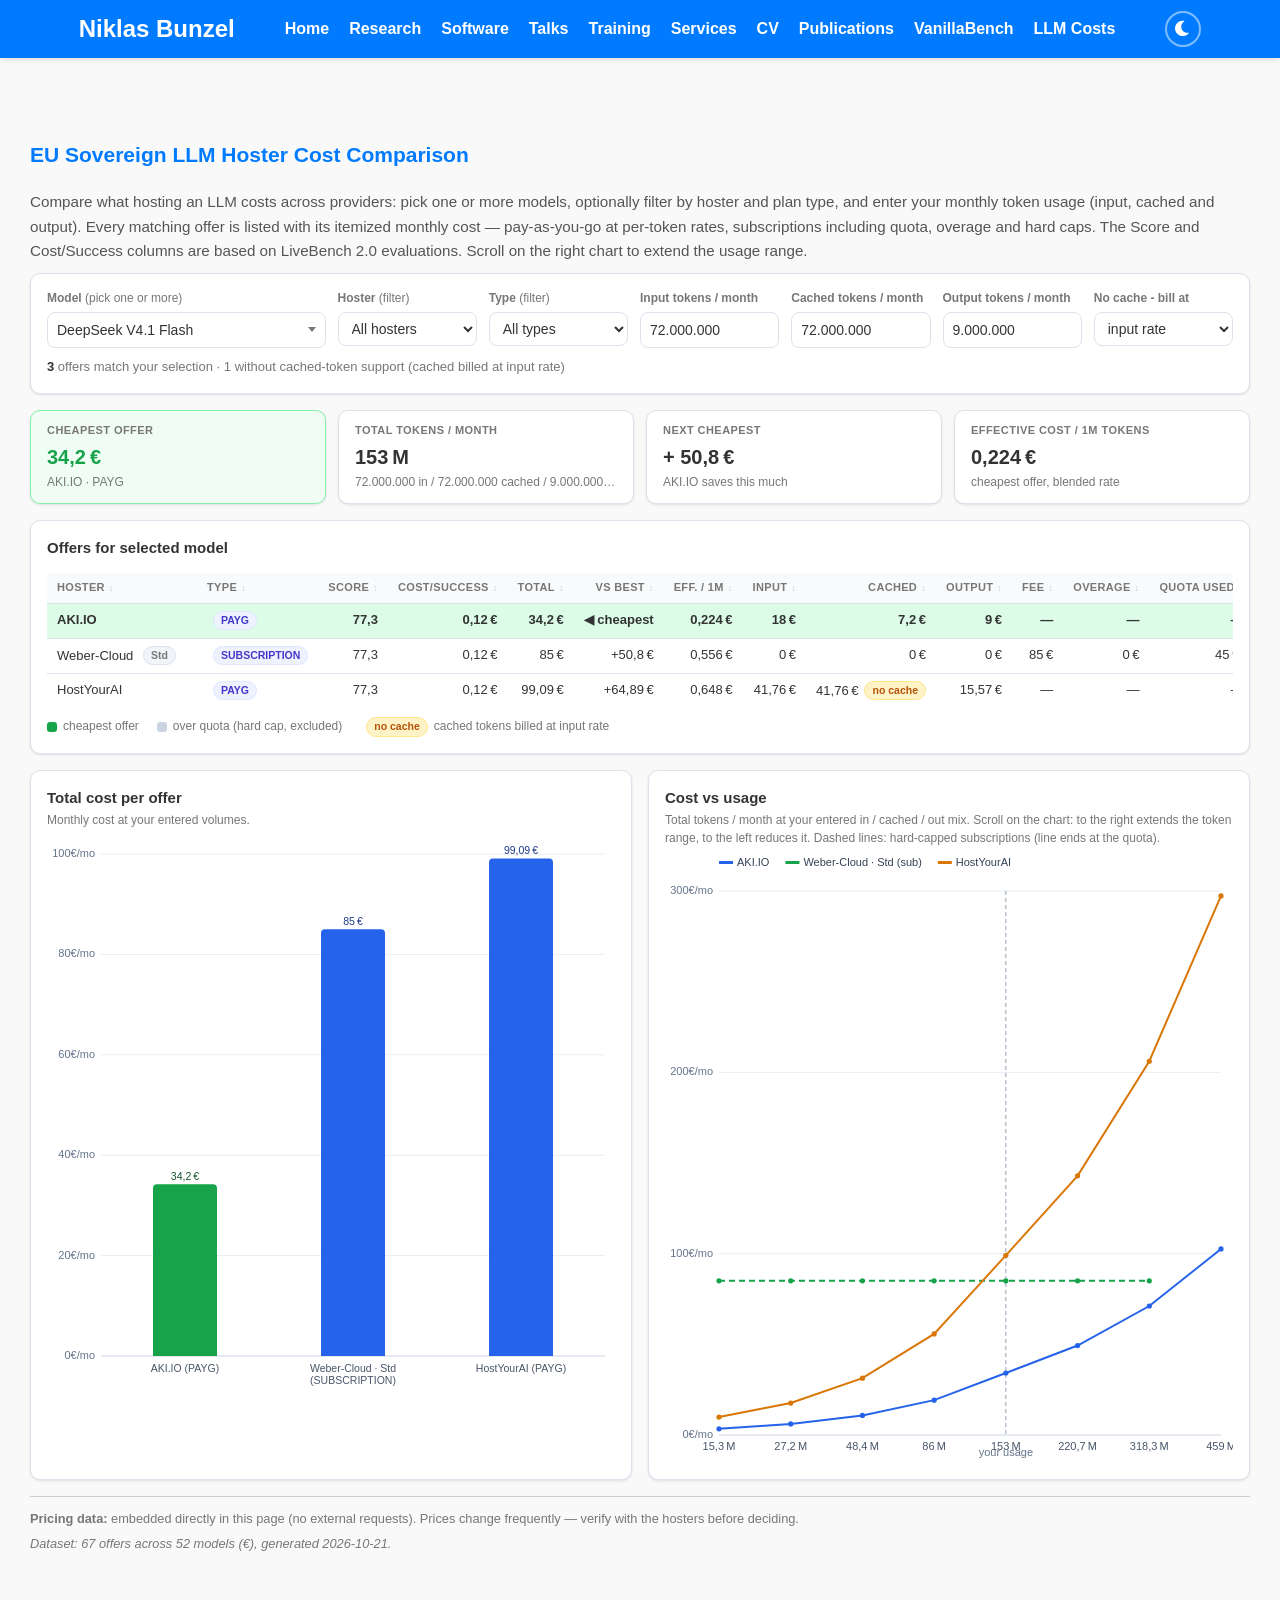
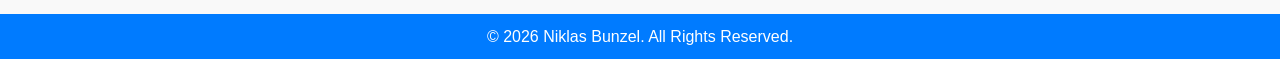
==== commit f47ec818: "added EU sovereign wording" ====
--- a/hosting_calculator.html
+++ b/hosting_calculator.html
@@ -39,7 +39,7 @@
 <main>
     <div class="hc-wrap">
         <section id="hosting" class="section">
-            <h2>LLM Hoster Cost Comparison</h2>
+            <h2>EU Sovereign LLM Hoster Cost Comparison</h2>
             <p class="hc-intro">
                 Compare what hosting an LLM costs across providers: pick one or more models,
                 optionally filter by hoster and plan type, and enter your monthly token usage
